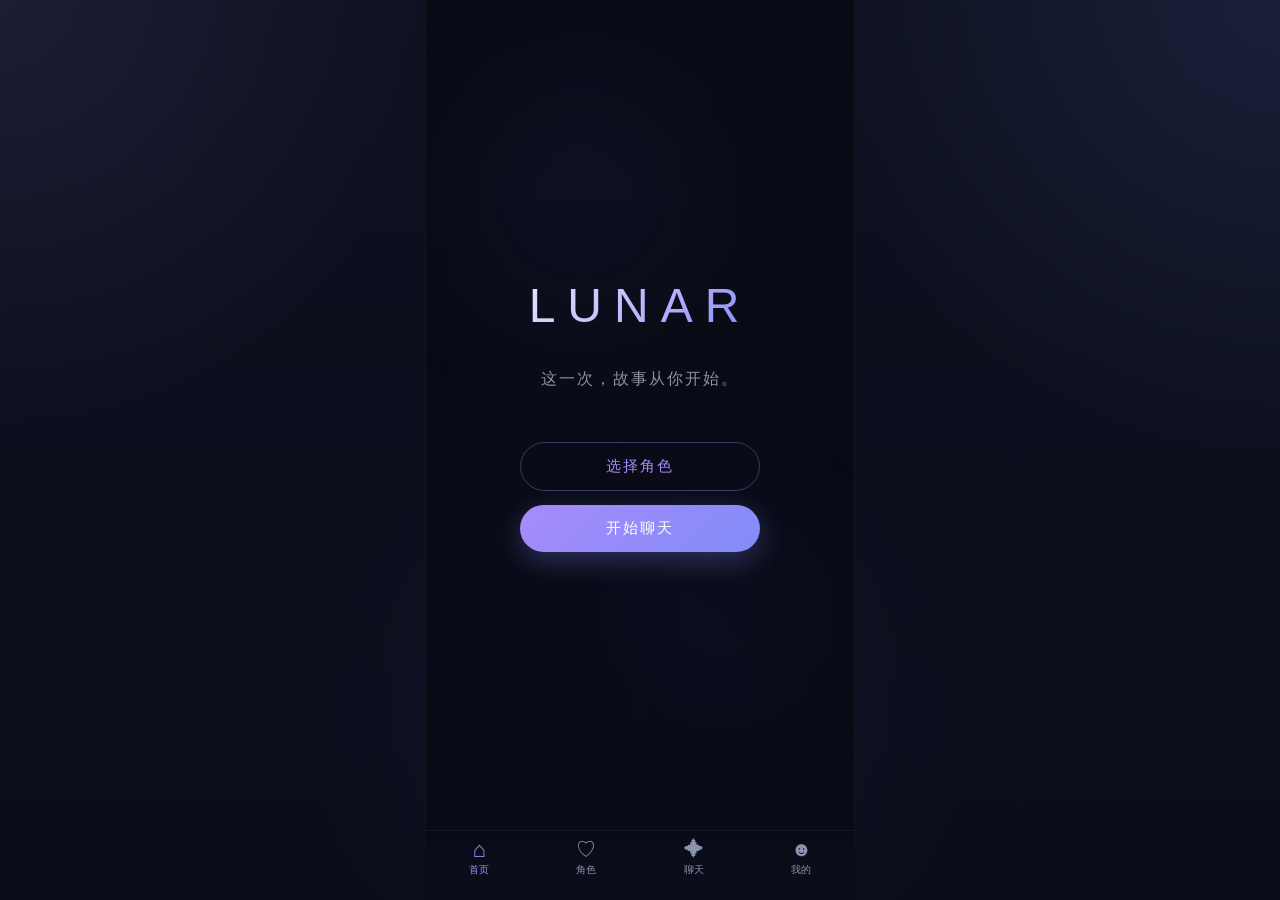
==== index.html @ b5234e67 "refactor: 精简 services 层，合并 memory/chat_stream 模块，优化 constants 层 - 合并 memory 三件套为单一 memory_service.py" ====
<!doctype html>
<html lang="zh-CN">
<head>
  <meta charset="UTF-8" />
  <meta name="viewport" content="width=device-width, initial-scale=1.0, maximum-scale=1.0, user-scalable=no, viewport-fit=cover" />
  <meta name="mobile-web-app-capable" content="yes" />
  <meta name="apple-mobile-web-app-capable" content="yes" />
  <meta name="apple-mobile-web-app-status-bar-style" content="black-translucent" />
  <meta name="theme-color" content="#0a0e1a" />
  
  <!-- 预加载关键资源 -->
  <link rel="preconnect" href="https://fonts.googleapis.com" />
  <link rel="dns-prefetch" href="https://fonts.googleapis.com" />
  
  <!-- 缓存控制 -->
  <meta http-equiv="Cache-Control" content="max-age=3600, must-revalidate" />
  <title>Lunar</title>
  <!--
    ============================================================
    aifriend/index.html — 预览版（极简神秘风格）
    ============================================================
  -->
  <link rel="stylesheet" href="frontend/style.css?v=20260403v2" />
</head>
<body>
  <!-- ============================================================
       手机外壳
  ============================================================ -->
  <div class="phone-shell">

    <!-- ============================================================
         PAGE 1: 首页（极简风格）
    ============================================================ -->
    <section class="page active" id="page-home">
      <!-- 隐藏原 topbar，极简首页不需要 -->
      <div class="page-topbar home-topbar-hidden">
        <h1>Lunar</h1>
        <div class="subtitle"></div>
      </div>

      <div class="home-minimal-container">
        <!-- 背景星尘光效 -->
        <div class="home-glow home-glow-1"></div>
        <div class="home-glow home-glow-2"></div>

        <!-- Logo 文字 -->
        <div class="home-logo">
          <span class="home-logo-text">Lunar</span>
        </div>

        <!-- 主文案 -->
        <p class="home-tagline">这一次，故事从你开始。</p>

        <!-- 两个圆润按钮，上下排列 -->
        <div class="home-actions">
          <button class="home-btn home-btn-outline" onclick="App.nav('square')">选择角色</button>
          <button class="home-btn home-btn-primary" onclick="App.navToLastChat()">开始聊天</button>
        </div>
      </div>
    </section>

    <!-- ============================================================
         PAGE 2: 角色广场
    ============================================================ -->
    <section class="page" id="page-square">
      <div class="page-topbar">
        <h1>选择角色</h1>
        <div class="subtitle">点击查看详情 · 开启专属陪伴</div>
      </div>
      <div style="padding:0 16px">
        <!-- 推荐横幅（动态渲染，有角色时展示第一个） -->
        <div id="featured-banner" style="display:none;margin-top:14px"></div>
        <!-- 角色卡网格 -->
        <div id="char-grid" class="char-grid" style="margin-top:14px;"></div>
      </div>
    </section>

    <!-- ============================================================
         PAGE 3: 聊天页
    ============================================================ -->
    <section class="page" id="page-chat">
      <!-- 聊天顶栏 -->
      <div class="chat-topbar">
        <div class="chat-back" onclick="App.nav('square')">←</div>
        <div id="chat-avatar" class="chat-avatar">顾</div>
        <div class="chat-meta">
          <div id="chat-name" class="chat-name">顾沉</div>
          <div id="chat-raw-name" class="chat-secondary-name">原名：顾沉</div>
          <div id="chat-sign" class="chat-sign">冷感总裁，控制欲强，但只对你温柔。</div>
        </div>
        <div class="chat-topbar-right" onclick="ChatMenu.toggle()" title="更多">···</div>
      </div>

      <!-- 关系状态栏（好感度/沉浸度 + 阶段 + 心情，AI 每轮自动更新） -->
      <div id="chat-state-bar" class="chat-state-bar" style="display:none">
        <div class="state-bar-inner">
          <div class="state-affection">
            <span id="state-affection-label" class="state-label">好感度</span>
            <div class="affection-bar-wrap">
              <div class="affection-bar-bg">
                <div id="affection-bar-fill" class="affection-bar-fill" style="width:30%"></div>
              </div>
              <span id="affection-value" class="affection-value">30</span>
            </div>
          </div>
          <div id="state-phase" class="state-pill state-phase">陌生人</div>
          <div id="state-mood" class="state-pill state-mood">平静</div>
        </div>
      </div>

      <!-- 角色状态面板（从 AI 输出的状态栏文字里解析，可折叠） -->
      <div id="char-status-panel" class="char-status-panel" style="display:none">
        <div class="csp-header" onclick="Chat.toggleStatusPanel()">
          <span class="csp-title">📋 角色状态</span>
          <span class="csp-arrow" id="csp-arrow">▲</span>
        </div>
        <div class="csp-body" id="csp-body">
          <!-- 字段由 JS 动态渲染 -->
        </div>
      </div>

      <!-- 消息列表 -->
      <div class="chat-messages" id="chat-messages"></div>

      <!-- 输入区 -->
      <div class="chat-composer">
        <div class="composer-inner">
          <textarea
            id="chat-input"
            class="composer-input"
            placeholder="和他说说话……"
            rows="1"
          ></textarea>
          <button class="send-btn" id="send-btn" onclick="Chat.send()"><span class="send-icon">➤</span></button>
        </div>
      </div>
    </section>

    <!-- ============================================================
         PAGE 4: 我的
    ============================================================ -->
    <section class="page" id="page-mine">
      <div class="page-topbar">
        <h1>我的</h1>
      </div>
      <div style="padding:16px 16px 0">

        <div id="profile-header" class="profile-header" style="display:none">
          <div class="profile-avatar" id="profile-avatar-char">你</div>
          <input type="file" id="avatar-file-input" accept=".jpg,.jpeg,.png,.webp" style="display:none" />
          <div>
            <div class="profile-name" id="profile-name">用户昵称</div>
            <div class="profile-sub"  id="profile-email">账号信息</div>
          </div>
        </div>

        <div class="auth-row" id="auth-row">
          <button class="btn btn-primary" id="login-btn"  onclick="Auth.openLogin()">登录 / 注册</button>
          <button class="btn btn-ghost"   id="logout-btn" onclick="Auth.logout()" style="display:none">退出登录</button>
        </div>

        <div class="setting-card">
          <div class="setting-row static">
            <div class="setting-row-icon">🧠</div>
            <div class="setting-row-text">
              <div class="row-label">聊天记录与长期记忆</div>
              <div class="row-hint">登录后会持续保存聊天记录、备注和关键记忆；游客模式更适合先快速试聊。</div>
            </div>
          </div>
          <div class="setting-row static">
            <div class="setting-row-icon">💬</div>
            <div class="setting-row-text">
              <div class="row-label">试聊说明</div>
              <div class="row-hint">未登录可先试聊，但无法使用继续生成、重新生成回复功能。</div>
            </div>
          </div>
        </div>

      </div>
    </section>

  </div><!-- /phone-shell -->

  <!-- 复制成功 Toast -->
  <div class="copy-toast" id="copy-toast">已复制</div>

  <!-- 通用消息 Toast（替代 alert，不破坏氛围感） -->
  <div class="ui-toast" id="ui-toast"></div>

  <!-- 通用确认 Modal（替代 window.confirm） -->
  <div class="modal-overlay" id="confirm-modal">
    <div class="modal-sheet confirm-sheet">
      <div class="modal-handle"></div>
      <div class="confirm-title" id="confirm-title"></div>
      <div class="confirm-body"  id="confirm-body"></div>
      <div class="modal-actions">
        <button class="btn btn-ghost"   id="confirm-cancel-btn">取消</button>
        <button class="btn btn-danger"  id="confirm-ok-btn">确认</button>
      </div>
    </div>
  </div>

  <!-- ============================================================
       底部导航
  ============================================================ -->
  <nav class="bottom-nav" id="bottom-nav"></nav>

  <!-- 聊天页右上角更多菜单 -->
  <div class="wechat-menu-overlay" id="chat-menu-overlay" onclick="ChatMenu.close(event)">
    <div class="wechat-menu">
      <div class="wechat-menu-group">
        <button class="wechat-menu-item" onclick="ChatMenu.openHistory()">
          <span class="wechat-menu-icon">🕘</span>
          <span>查看聊天记录</span>
        </button>
        <button class="wechat-menu-item danger" onclick="ChatMenu.clearChat()">
          <span class="wechat-menu-icon">🗑</span>
          <span>清空聊天记录</span>
        </button>
      </div>
      <div class="wechat-menu-group">
        <button class="wechat-menu-item" onclick="ChatMenu.openRemark()">
          <span class="wechat-menu-icon">🏷</span>
          <span>修改备注</span>
        </button>
      </div>
    </div>
  </div>

  <!-- 聊天记录弹窗 -->
  <div class="modal-overlay" id="history-modal" onclick="ChatMenu.closeHistory(event)">
    <div class="modal-sheet history-sheet">
      <div class="modal-handle"></div>
      <div class="modal-title">回忆记录</div>
      <div class="modal-sub">按时间顺序查看你们之间完整的聊天过程。</div>
      <div id="history-list" class="history-list"></div>
      <div class="modal-actions">
        <button class="btn btn-primary" onclick="ChatMenu.closeHistory()">我知道了</button>
      </div>
    </div>
  </div>

  <!-- 修改备注弹窗 -->
  <div class="modal-overlay" id="remark-modal" onclick="ChatMenu.closeRemark(event)">
    <div class="modal-sheet">
      <div class="modal-handle"></div>
      <div class="modal-title">修改备注</div>
      <div class="modal-sub">备注是你自己看到的名字，会优先显示在聊天页顶部。</div>
      <input class="input-field" id="input-remark" type="text" maxlength="40" placeholder="比如：阿沉 / 哥哥 / 1号男友" />
      <div class="modal-actions">
        <button class="btn btn-ghost" onclick="ChatMenu.closeRemark()">取消</button>
        <button class="btn btn-primary" onclick="ChatMenu.saveRemark()">保存备注</button>
      </div>
    </div>
  </div>

  <!-- ============================================================
       登录弹窗
  ============================================================ -->
  <div class="modal-overlay" id="login-modal" onclick="Auth.closeLogin(event)">
    <div class="modal-sheet">
      <div class="modal-handle"></div>
      <!-- Tab 切换：登录 / 注册 -->
      <div class="auth-tabs">
        <button class="auth-tab active" id="tab-login"    onclick="Auth.switchTab('login')">登录</button>
        <button class="auth-tab"        id="tab-register" onclick="Auth.switchTab('register')">注册</button>
      </div>
      <div class="modal-sub" id="auth-modal-sub">欢迎回来，登录后聊天记录持续保存。</div>
      <input class="input-field" id="input-email"    type="email"    placeholder="邮箱" />
      <input class="input-field" id="input-nickname" type="text"     placeholder="昵称（可选，不填用邮箱前缀）" style="display:none" />
      <input class="input-field" id="input-password" type="password" placeholder="密码（至少 6 位）" />
      <!-- 忘记密码链接 -->
      <div style="text-align: right; margin: -8px 0 16px;">
        <a href="/forgot-password.html" class="forgot-password-link">忘记密码？</a>
      </div>
      <div class="modal-actions">
        <button class="btn btn-ghost"   onclick="Auth.closeLogin()">取消</button>
        <button class="btn btn-primary" id="auth-submit-btn" onclick="Auth.doSubmit()">确认登录</button>
      </div>
    </div>
  </div>

  <!-- ============================================================
       剧情线选择弹窗（多开场白角色专用）
  ============================================================ -->
  <div class="modal-overlay" id="greeting-select-modal" onclick="GreetingSelect.close(event)">
    <div class="modal-sheet greeting-select-sheet">
      <div class="modal-handle"></div>
      <div class="greeting-select-header">
        <div class="greeting-select-title">选择一条剧情线开始</div>
        <div class="greeting-select-desc">每条剧情线都是不同的开始，选择后将重置当前聊天记录。</div>
      </div>
      <div id="greeting-list" class="greeting-list"></div>
      <div class="char-detail-actions" style="padding-top:0">
        <button class="btn btn-ghost" onclick="GreetingSelect.close()">返回</button>
      </div>
    </div>
  </div>

  <!-- ============================================================
       角色详情弹窗
  ============================================================ -->
  <div class="modal-overlay" id="char-detail-modal" onclick="CharDetail.close(event)">
    <div class="modal-sheet">
      <div class="modal-handle"></div>
      <!-- 封面 -->
      <div class="char-detail-cover" id="detail-cover">
        <div class="char-detail-cover-inner">
          <div class="char-detail-name" id="detail-name">角色名</div>
          <div class="char-detail-sign" id="detail-sign">签名</div>
        </div>
      </div>
      <!-- 标签 -->
      <div class="char-detail-tags" id="detail-tags"></div>
      <!-- 人物简介 -->
      <div class="char-detail-section">
        <div class="char-detail-section-title">关于他</div>
        <p id="detail-bio"></p>
      </div>
      <!-- 开场白预览 -->
      <div class="char-detail-section" id="detail-opening-section" style="display:none">
        <div class="char-detail-section-title">他会这样和你说话</div>
        <div id="detail-opening" class="detail-opening-preview"></div>
      </div>
      <!-- 行动按钮 -->
      <div class="char-detail-actions">
        <button class="btn btn-ghost" onclick="CharDetail.close()">再看看</button>
        <button class="btn btn-primary" id="detail-chat-btn" onclick="CharDetail.startChat()">开始聊天 →</button>
      </div>
    </div>
  </div>


  <!-- ============================================================
       JS 逻辑（模块化加载）
       加载顺序：错误边界 → 基础工具 → 配置 → 工具函数 → API → 主入口 → 认证 → 聊天 → 菜单 → 详情 → 开场白选择 → 初始化
       注意：error-boundary.js 必须最先加载，捕获后续模块的异常
       注意：utils.js 必须在 chat/auth/char-detail 等模块之前加载（function 声明跨 script 不提升）
  ============================================================ -->
  <script src="frontend/modules/error-boundary.js?v=1"></script>
  <script src="frontend/modules/ui.js?v=3"></script>
  <script src="frontend/shared/shared-utils.js?v=2"></script>
  <script src="frontend/modules/config.js?v=3"></script>
  <script src="frontend/modules/utils.js?v=3"></script>
  <script src="frontend/modules/api.js?v=3"></script>
  <script src="frontend/modules/app.js?v=5"></script>
  <script src="frontend/modules/auth.js?v=5"></script>
  <script src="frontend/modules/chat-status-panel.js?v=1"></script>
  <script src="frontend/modules/chat.js?v=30"></script>
  <script src="frontend/modules/chat-menu.js?v=3"></script>
  <script src="frontend/modules/char-detail.js?v=6"></script>
  <script src="frontend/modules/greeting-select.js?v=8"></script>
  <script src="frontend/modules/init.js?v=3"></script>
</body>
</html>
---- frontend/style.css ----
/* ==================== 全局 CSS 变量（冷色调神秘风） ==================== */
:root {
  /* 主背景：深蓝黑 */
  --bg:           #0a0e1a;
  --bg-card:      rgba(255,255,255,0.05);
  --bg-card-md:   rgba(255,255,255,0.09);
  --text:         #e8ecf8;
  --muted:        #8b92b0;
  --line:         rgba(255,255,255,0.07);
  
  /* 主色调：冷紫靛蓝（替代粉紫） */
  --pink:         #a78bfa;
  --pink-2:       #818cf8;
  --purple:       #7c6cf0;
  --gold:         #c4b5fd;
  --green:        #6ee7b7;
  --shadow-md:    0 12px 36px rgba(0,0,0,0.32);
  --radius-lg:    22px;
  --radius-md:    16px;
  --radius-sm:    10px;
  --nav-h:        70px;
  
  /* 冷紫渐变（用于按钮等） */
  --accent-start: #a78bfa;
  --accent-end:   #818cf8;
  --accent-glow:  rgba(129,140,248,0.3);
  
  /* iOS 安全区变量 */
  --safe-top: env(safe-area-inset-top, 0px);
  --safe-bottom: env(safe-area-inset-bottom, 0px);
  --safe-left: env(safe-area-inset-left, 0px);
  --safe-right: env(safe-area-inset-right, 0px);
}

/* ==================== 基础重置 ==================== */
*, *::before, *::after { 
  box-sizing: border-box;
  -webkit-tap-highlight-color: transparent;
}
html {
  touch-action: manipulation;
}
body {
  margin: 0;
  font-family: -apple-system, BlinkMacSystemFont, "PingFang SC", "Helvetica Neue", sans-serif;
  background:
    radial-gradient(circle at top right,  rgba(129,140,248,.12), transparent 30%),
    radial-gradient(circle at top left,   rgba(167,139,250,.10), transparent 28%),
    radial-gradient(circle at 50% 80%,    rgba(99,102,241,.06), transparent 35%),
    linear-gradient(180deg, #0d1120 0%, #0a0e1a 100%);
  color: var(--text);
  min-height: 100vh;
  min-height: 100dvh;
  -webkit-overflow-scrolling: touch;
  overscroll-behavior-y: none;
}

/* ==================== 手机容器 ==================== */
.phone-shell {
  width: 100%;
  max-width: 430px;
  margin: 0 auto;
  min-height: 100vh;
  min-height: 100dvh;
  background: rgba(8,10,20,0.75);
  backdrop-filter: blur(14px);
  position: relative;
  overflow: hidden;
  border-left:  1px solid rgba(255,255,255,.04);
  border-right: 1px solid rgba(255,255,255,.04);
  padding-top: var(--safe-top);
  padding-bottom: var(--safe-bottom);
}

/* ==================== 顶部栏 ==================== */
.page-topbar {
  position: sticky;
  top: 0;
  z-index: 30;
  padding: calc(14px + var(--safe-top)) 18px 12px;
  background: linear-gradient(180deg, rgba(10,14,26,.97), rgba(10,14,26,.70));
  backdrop-filter: blur(14px);
  border-bottom: 1px solid var(--line);
  contain: layout style;
}
    .page-topbar h1 { margin: 0; font-size: 18px; font-weight: 700; }
    .page-topbar .subtitle { margin: 3px 0 0; color: var(--muted); font-size: 12px; }

/* ==================== 页面 / 路由 ==================== */
.page {
  display: none;
  padding: 16px 16px calc(var(--nav-h) + var(--safe-bottom) + 14px);
  animation: page-in .25s cubic-bezier(0.22, 1, 0.36, 1);
  will-change: opacity, transform;
}
.page.active { display: block; }
@keyframes page-in {
  from { opacity: 0; transform: translateY(20px) scale(0.98); }
  to   { opacity: 1; transform: translateY(0) scale(1); }
}

.page.exiting {
  animation: page-out .2s ease forwards;
}
@keyframes page-out {
  from { opacity: 1; transform: translateY(0); }
  to   { opacity: 0; transform: translateY(-10px); }
}

/* ==================== 底部导航 ==================== */
.bottom-nav {
  position: fixed;
  bottom: 0;
  left: 50%;
  transform: translateX(-50%);
  width: 100%;
  max-width: 430px;
  height: calc(var(--nav-h) + var(--safe-bottom));
  display: flex;
  align-items: flex-start;
  padding-top: 8px;
  padding-bottom: var(--safe-bottom);
  background: linear-gradient(180deg, rgba(10,14,26,0), rgba(10,14,26,.97) 30%);
  backdrop-filter: blur(14px);
  border-top: 1px solid rgba(255,255,255,.04);
  z-index: 40;
}
.nav-item {
  flex: 1;
  display: flex;
  flex-direction: column;
  align-items: center;
  gap: 4px;
  cursor: pointer;
  color: var(--muted);
  font-size: 10px;
  user-select: none;
  transition: color .18s, transform .1s;
  padding: 8px 0;
  margin: -8px 0;
}
.nav-item:active { transform: scale(0.92); }
.nav-item .nav-icon { 
  font-size: 20px; 
  line-height: 1;
  transition: transform .2s cubic-bezier(0.34, 1.56, 0.64, 1);
}
.nav-item.active { 
  color: var(--pink); 
}
.nav-item.active .nav-icon {
  transform: scale(1.1);
}

    /* ==================== 通用卡片 ==================== */
    .card {
      background: var(--bg-card);
      border: 1px solid var(--line);
      border-radius: var(--radius-lg);
      overflow: hidden;
    }
    .section-title {
      margin: 22px 2px 12px;
      font-size: 15px;
      font-weight: 700;
      display: flex;
      justify-content: space-between;
      align-items: center;
    }
    .section-title .hint { color: var(--muted); font-size: 12px; font-weight: 400; }

    /* ==================== 按钮 ==================== */
.btn {
  border: none;
  border-radius: var(--radius-md);
  padding: 13px 18px;
  font-size: 14px;
  font-weight: 600;
  cursor: pointer;
  transition: opacity .15s, transform .15s cubic-bezier(0.22, 1, 0.36, 1), box-shadow .2s;
  touch-action: manipulation;
  -webkit-touch-callout: none;
}
.btn:active:not(:disabled) { 
  opacity: .85; 
  transform: scale(0.96);
}
.btn:disabled { 
  opacity: .5; 
  cursor: not-allowed; 
  transform: none;
}
    .btn-primary {
      color: #fff;
      background: linear-gradient(135deg, var(--accent-start), var(--accent-end));
      box-shadow: 0 10px 24px var(--accent-glow);
    }
    .btn-ghost {
      color: var(--text);
      background: rgba(255,255,255,.06);
      border: 1px solid rgba(255,255,255,.08);
    }

    /* ============================================================
       PAGE: 首页（极简神秘风）
    ============================================================ */
    
    /* 隐藏首页顶栏 */
    #page-home .home-topbar-hidden {
      display: none;
    }
    
    /* 极简首页容器：垂直居中 */
    .home-minimal-container {
      display: flex;
      flex-direction: column;
      align-items: center;
      justify-content: center;
      min-height: calc(100vh - var(--nav-h) - var(--safe-bottom) - 32px);
      padding: 40px 24px;
      position: relative;
      text-align: center;
    }
    
    /* 背景星尘光效 */
    .home-glow {
      position: absolute;
      border-radius: 50%;
      pointer-events: none;
      filter: blur(80px);
    }
    .home-glow-1 {
      width: 200px;
      height: 200px;
      background: rgba(129,140,248,.08);
      top: 10%;
      left: 10%;
      animation: glow-drift 8s ease-in-out infinite alternate;
    }
    .home-glow-2 {
      width: 160px;
      height: 160px;
      background: rgba(167,139,250,.06);
      bottom: 15%;
      right: 10%;
      animation: glow-drift 10s ease-in-out infinite alternate-reverse;
    }
    @keyframes glow-drift {
      0%   { transform: translate(0, 0) scale(1); }
      100% { transform: translate(20px, -15px) scale(1.15); }
    }
    
    /* Logo 文字 */
    .home-logo {
      margin-bottom: 32px;
      animation: home-fadein 1s cubic-bezier(0.22, 1, 0.36, 1) both;
    }
    .home-logo-text {
      font-size: 48px;
      font-weight: 200;
      letter-spacing: 12px;
      text-transform: uppercase;
      background: linear-gradient(135deg, #e0e7ff 0%, #c4b5fd 50%, #818cf8 100%);
      -webkit-background-clip: text;
      -webkit-text-fill-color: transparent;
      background-clip: text;
    }
    
    /* 主文案 */
    .home-tagline {
      font-size: 16px;
      line-height: 1.8;
      color: rgba(232,236,248,.6);
      margin: 0 0 48px;
      letter-spacing: 2px;
      animation: home-fadein 1s cubic-bezier(0.22, 1, 0.36, 1) .15s both;
    }
    
    /* 按钮组 */
    .home-actions {
      display: flex;
      flex-direction: column;
      gap: 14px;
      width: 240px;
      animation: home-fadein 1s cubic-bezier(0.22, 1, 0.36, 1) .3s both;
    }
    
    .home-btn {
      width: 100%;
      padding: 14px 0;
      border-radius: 50px;
      font-size: 15px;
      font-weight: 500;
      cursor: pointer;
      transition: all .25s cubic-bezier(0.22, 1, 0.36, 1);
      letter-spacing: 2px;
      text-align: center;
      border: none;
      font-family: inherit;
    }
    .home-btn:active {
      transform: scale(0.96);
    }
    
    /* 描边按钮（选择角色） */
    .home-btn-outline {
      color: var(--pink);
      background: transparent;
      border: 1.5px solid rgba(167,139,250,.35);
      backdrop-filter: blur(4px);
    }
    .home-btn-outline:hover {
      border-color: rgba(167,139,250,.6);
      background: rgba(167,139,250,.08);
      box-shadow: 0 0 24px rgba(167,139,250,.15);
    }
    
    /* 实心按钮（开始聊天） */
    .home-btn-primary {
      color: #fff;
      background: linear-gradient(135deg, var(--accent-start), var(--accent-end));
      box-shadow: 0 8px 28px var(--accent-glow);
    }
    .home-btn-primary:hover {
      box-shadow: 0 12px 36px rgba(129,140,248,.4);
      transform: translateY(-1px);
    }
    
    /* 首页淡入动画 */
    @keyframes home-fadein {
      from { opacity: 0; transform: translateY(20px); }
      to   { opacity: 1; transform: translateY(0); }
    }

    /* ============================================================
       PAGE: 角色广场
    ============================================================ */
    .char-grid { display: flex; flex-direction: column; gap: 0; }
.char-card {
  border-radius: var(--radius-lg);
  overflow: hidden;
  background: var(--bg-card);
  border: 1px solid var(--line);
  cursor: pointer;
  transition: transform .25s cubic-bezier(0.22, 1, 0.36, 1), box-shadow .25s, border-color .2s;
  will-change: transform;
}
.char-card:hover {
  transform: translateY(-4px);
  box-shadow: 0 20px 48px rgba(0,0,0,.4);
  border-color: rgba(167,139,250,.3);
}
.char-card:active { 
  transform: scale(0.96) translateY(-2px);
  transition: transform .1s;
}
    .char-cover {
      height: 156px;
      background-size: cover;
      background-position: center top;
      position: relative;
      overflow: hidden;
    }
    .char-cover::after {
      content: "";
      position: absolute;
      inset: 0;
      background: linear-gradient(180deg, transparent 60%, rgba(0,0,0,.32));
      pointer-events: none;
    }
    .char-info .char-name {
      font-size: 15px;
      font-weight: 700;
      color: var(--text);
      display: flex;
      align-items: center;
      gap: 5px;
      margin-bottom: 4px;
    }
    .char-info .char-name small {
      font-size: 11px;
      font-weight: 400;
      color: var(--muted);
    }
    .char-bio {
      color: var(--muted);
      font-size: 12px;
      line-height: 1.55;
      min-height: 34px;
      display: -webkit-box;
      -webkit-line-clamp: 2;
      -webkit-box-orient: vertical;
      overflow: hidden;
      margin-top: 0;
    }
    .char-tags { display: flex; gap: 5px; flex-wrap: wrap; margin-top: 9px; }
    .char-tag  {
      font-size: 11px;
      padding: 3px 8px;
      border-radius: 999px;
      background: rgba(255,255,255,.06);
      border: 1px solid rgba(255,255,255,.05);
      color: var(--text);
    }
    .char-tag.asset-tag {
      border-color: rgba(167,139,250,.18);
      background: rgba(167,139,250,.10);
      color: #d4c4fe;
    }
    .char-tag.warning-tag {
      border-color: rgba(196,181,253,.18);
      background: rgba(196,181,253,.10);
      color: var(--gold);
    }
    .free-badge {
      position: absolute;
      top: 10px;
      right: 10px;
      z-index: 2;
      font-size: 11px;
      padding: 3px 8px;
      border-radius: 999px;
      background: rgba(110,231,183,.15);
      color: var(--green);
      border: 1px solid rgba(110,231,183,.20);
    }

    /* ============================================================
       广场：卡类型分区标题 & 类型徽章
    ============================================================ */
    .square-section-header {
      display: flex;
      align-items: center;
      gap: 10px;
      margin: 22px 0 12px;
    }
    .square-section-header:first-child { margin-top: 4px; }
    .square-section-icon {
      font-size: 20px;
      line-height: 1;
    }
    .square-section-title {
      font-size: 15px;
      font-weight: 700;
      color: var(--text);
    }
    .square-section-desc {
      font-size: 12px;
      color: var(--muted);
      margin-left: auto;
    }
    .square-section-divider {
      height: 1px;
      background: linear-gradient(90deg, var(--line), transparent);
      margin-bottom: 12px;
    }
    .type-badge {
      position: absolute;
      top: 10px;
      left: 10px;
      z-index: 2;
      font-size: 11px;
      padding: 3px 8px;
      border-radius: 999px;
    }
    .type-badge.intimate {
      background: rgba(167,139,250,.18);
      color: #c4b5fd;
      border: 1px solid rgba(167,139,250,.28);
    }
    .type-badge.scenario {
      background: rgba(124,108,240,.20);
      color: #b8a9fe;
      border: 1px solid rgba(124,108,240,.30);
    }
    .type-badge.world {
      background: rgba(56,189,248,.14);
      color: #93d5f5;
      border: 1px solid rgba(56,189,248,.22);
    }
    .detail-type-row {
      display: flex;
      align-items: center;
      gap: 8px;
      padding: 10px 16px 0;
    }
    .detail-type-badge {
      font-size: 12px;
      padding: 4px 10px;
      border-radius: 999px;
      font-weight: 600;
    }
    .detail-type-badge.intimate { background:rgba(167,139,250,.14); color:#c4b5fd; border:1px solid rgba(167,139,250,.24); }
    .detail-type-badge.scenario { background:rgba(124,108,240,.16); color:#b8a9fe; border:1px solid rgba(124,108,240,.26); }

    /* ============================================================
       PAGE: 聊天页
    ============================================================ */
    #page-chat {
      padding: 0;
      display: none;
      flex-direction: column;
      height: 100vh;
    }
    #page-chat.active { display: flex; }

    .chat-topbar {
      display: flex;
      align-items: center;
      gap: 10px;
      padding: 12px 16px;
      background: linear-gradient(180deg, rgba(10,14,26,.97), rgba(10,14,26,.72));
      backdrop-filter: blur(14px);
      border-bottom: 1px solid var(--line);
      flex-shrink: 0;
    }
    .chat-back {
      width: 32px;
      height: 32px;
      display: grid;
      place-items: center;
      border-radius: 10px;
      background: rgba(255,255,255,.06);
      cursor: pointer;
      font-size: 15px;
      flex-shrink: 0;
      transition: background .15s;
    }
    .chat-back:active { background: rgba(255,255,255,.12); }
    .chat-avatar {
      width: 40px;
      height: 40px;
      border-radius: 13px;
      display: grid;
      place-items: center;
      font-weight: 700;
      font-size: 17px;
      flex-shrink: 0;
      background: linear-gradient(135deg, var(--purple), var(--pink));
      overflow: hidden;
    }
    .chat-avatar img {
      width: 100%;
      height: 100%;
      object-fit: cover;
      object-position: center top;
      border-radius: 13px;
    }
    .chat-meta { flex: 1; min-width: 0; }
    .chat-meta .chat-name { font-size: 16px; font-weight: 700; }
    .chat-meta .chat-sign { font-size: 12px; color: var(--muted); white-space: nowrap; overflow: hidden; text-overflow: ellipsis; }

    .online-dot {
      display: inline-block;
      width: 7px;
      height: 7px;
      border-radius: 50%;
      background: var(--green);
      margin-right: 4px;
      vertical-align: middle;
      box-shadow: 0 0 6px rgba(110,231,183,.5);
      animation: pulse-dot 2s infinite;
    }
    @keyframes pulse-dot {
      0%, 100% { opacity: 1; }
      50%       { opacity: .45; }
    }
    .chat-topbar-right { margin-left: auto; color: var(--muted); font-size: 20px; cursor: pointer; }

    .chat-messages {
      flex: 1;
      overflow-y: auto;
      padding: 14px 14px 8px;
      display: flex;
      flex-direction: column;
      gap: 4px;
    }
    .chat-messages::-webkit-scrollbar { width: 0; }

    .msg-row {
      display: flex;
      flex-direction: row;
      align-items: flex-start;
      gap: 8px;
      margin-bottom: 12px;
    }
    .msg-row.ai  { justify-content: flex-start; }
    .msg-row.user { justify-content: flex-end; }

    .msg-avatar {
      width: 36px;
      height: 36px;
      min-width: 36px;
      min-height: 36px;
      aspect-ratio: 1 / 1;
      border-radius: 10px;
      flex-shrink: 0;
      overflow: hidden;
      background: var(--bg-card-md);
      display: grid;
      place-items: center;
      font-size: 13px;
      font-weight: 700;
      color: var(--muted);
    }
    .msg-avatar img {
      width: 100%;
      height: 100%;
      object-fit: cover;
      object-position: center top;
    }

    .msg-bubble {
      max-width: calc(100% - 40px);
      padding: 11px 14px;
      line-height: 1.75;
      font-size: 14px;
      border-radius: 18px;
      word-break: break-word;
    }
    .msg-bubble.ai {
      background: var(--bg-card-md);
      border: 1px solid var(--line);
      border-top-left-radius: 6px;
    }
    .msg-bubble.user {
      color: #fff;
      background: linear-gradient(135deg, var(--accent-start), var(--accent-end));
      border-top-right-radius: 6px;
    }

    .msg-body {
      display: flex;
      flex-direction: column;
      align-items: flex-start;
      max-width: calc(100% - 44px);
    }

.msg-row {
  animation: msg-in .25s cubic-bezier(0.22, 1, 0.36, 1);
  will-change: opacity, transform;
}
@keyframes msg-in {
  from { opacity: 0; transform: translateY(12px) scale(0.98); }
  to   { opacity: 1;  transform: translateY(0) scale(1); }
}

    .msg-time {
      display: block;
      text-align: center;
      font-size: 11px;
      color: rgba(139,146,176,.55);
      margin: 16px 0 8px;
      padding: 0;
    }

    .msg-bubble.typing {
      background: var(--bg-card-md);
      border: 1px solid var(--line);
      border-top-left-radius: 6px;
      padding: 13px 18px;
      display: flex;
      align-items: center;
      gap: 5px;
    }
    .typing-dot {
      width: 7px;
      height: 7px;
      border-radius: 50%;
      background: var(--muted);
      animation: typing-bounce .9s infinite;
    }
    .typing-dot:nth-child(2) { animation-delay: .15s; }
    .typing-dot:nth-child(3) { animation-delay: .30s; }
    @keyframes typing-bounce {
      0%, 80%, 100% { transform: translateY(0); opacity: .55; }
      40%           { transform: translateY(-5px); opacity: 1; }
    }

    .date-divider {
      text-align: center;
      font-size: 11px;
      color: rgba(139,146,176,.45);
      padding: 6px 0 10px;
      position: relative;
    }

.chat-composer {
  flex-shrink: 0;
  padding: 8px 12px calc(var(--nav-h) + var(--safe-bottom) + 2px);
  background: linear-gradient(180deg, rgba(10,14,26,0), rgba(10,14,26,.95) 30%);
  backdrop-filter: blur(10px);
  position: relative;
  z-index: 10;
}
    .composer-inner {
      display: flex;
      gap: 8px;
      align-items: flex-end;
      padding: 9px 10px 9px 14px;
      border: 1px solid rgba(255,255,255,.07);
      border-radius: var(--radius-lg);
      background: rgba(255,255,255,.04);
      transition: border-color .2s;
    }
    .composer-inner:focus-within {
      border-color: rgba(167,139,250,.3);
    }
.composer-input {
  flex: 1;
  color: var(--text);
  font-size: 16px;
  line-height: 1.5;
  outline: none;
  background: none;
  border: none;
  resize: none;
  min-height: 24px;
  max-height: 120px;
  font-family: inherit;
  -webkit-appearance: none;
  border-radius: 0;
  caret-color: var(--pink);
}
.composer-input::placeholder { 
  color: var(--muted);
  opacity: 0.7;
}
.composer-inner:focus-within {
  border-color: rgba(167,139,250,.4);
  box-shadow: 0 0 0 3px rgba(167,139,250,.08);
}
    .send-btn {
      width: 38px;
      height: 38px;
      border-radius: 12px;
      border: none;
      background: linear-gradient(135deg, var(--accent-start), var(--accent-end));
      color: #fff;
      font-size: 16px;
      cursor: pointer;
      flex-shrink: 0;
      display: grid;
      place-items: center;
      transition: opacity .15s, transform .1s;
      position: relative;
      overflow: hidden;
    }
    .send-btn:active:not(:disabled) { opacity: .75; transform: scale(.93); }
    .send-btn:disabled {
      opacity: .6;
      cursor: not-allowed;
      background: linear-gradient(135deg, var(--accent-start), var(--accent-end));
    }
    .send-btn.loading .send-icon { display: none; }
    .send-btn.loading::after {
      content: '';
      width: 18px;
      height: 18px;
      border: 2px solid rgba(255,255,255,.3);
      border-top-color: #fff;
      border-radius: 50%;
      animation: spin .7s linear infinite;
    }
    @keyframes spin { to { transform: rotate(360deg); } }

    .msg-bubble {
      -webkit-user-select: text;
      user-select: text;
    }
.copy-toast {
  position: fixed;
  bottom: calc(var(--nav-h) + var(--safe-bottom) + 20px);
  left: 50%;
  transform: translateX(-50%) translateY(10px);
  background: rgba(16,20,36,.92);
  color: var(--text);
  font-size: 13px;
  padding: 8px 18px;
  border-radius: 999px;
  border: 1px solid rgba(255,255,255,.08);
  backdrop-filter: blur(10px);
  z-index: 200;
  opacity: 0;
  transition: opacity .2s, transform .2s;
  pointer-events: none;
  white-space: nowrap;
}
    .copy-toast.show {
      opacity: 1;
      transform: translateX(-50%) translateY(0);
    }

.ui-toast {
  position: fixed;
  bottom: calc(var(--nav-h) + var(--safe-bottom) + 16px);
  left: 50%;
  transform: translateX(-50%) translateY(10px);
  background: rgba(16,20,36,.95);
  color: var(--text);
  font-size: 14px;
  padding: 10px 20px;
  border-radius: 12px;
  border: 1px solid rgba(255,255,255,.10);
  backdrop-filter: blur(12px);
  z-index: 210;
  opacity: 0;
  transition: opacity .22s ease, transform .22s ease;
  pointer-events: none;
  white-space: nowrap;
  max-width: min(320px, 90vw);
  text-align: center;
}
    .ui-toast.show {
      opacity: 1;
      transform: translateX(-50%) translateY(0);
    }
    .ui-toast.success { border-color: rgba(52,211,153,.30); }
    .ui-toast.error   { border-color: rgba(255,100,100,.30); color: #ff9090; }
    .ui-toast.warn    { border-color: rgba(251,191,36,.30);  color: #fcd34d; }

    .confirm-sheet {
      padding: 24px 20px 20px;
    }
    .confirm-title {
      font-size: 16px;
      font-weight: 600;
      color: var(--text);
      margin-bottom: 10px;
      line-height: 1.4;
    }
    .confirm-body {
      font-size: 14px;
      color: var(--muted);
      line-height: 1.6;
      margin-bottom: 20px;
      white-space: pre-wrap;
    }
    .btn.btn-danger {
      background: linear-gradient(135deg, #ef4444, #dc2626);
      color: #fff;
      border: none;
    }
    .btn.btn-danger:hover { opacity: .88; }

    .guest-trial-bar {
      display: flex;
      align-items: center;
      gap: 10px;
      padding: 10px 16px;
      background: rgba(129,140,248,.10);
      border-bottom: 1px solid rgba(129,140,248,.16);
      font-size: 12px;
      color: rgba(255,255,255,.7);
    }
    .guest-trial-bar .trial-copy {
      display: flex;
      flex-direction: column;
      gap: 2px;
      min-width: 88px;
    }
    .guest-trial-bar .trial-label {
      font-size: 11px;
      color: rgba(255,255,255,.58);
    }
    .guest-trial-bar .trial-status {
      font-weight: 600;
      color: var(--purple);
    }
    .guest-trial-bar .trial-status.ok { color: var(--purple); }
    .guest-trial-bar .trial-status.warning { color: var(--gold); }
    .guest-trial-bar .trial-status.exhausted { color: #ff9a9a; }
    .guest-trial-bar .trial-meter {
      flex: 1;
      min-width: 72px;
      height: 6px;
      border-radius: 999px;
      overflow: hidden;
      background: rgba(255,255,255,.10);
    }
    .guest-trial-bar .trial-meter span {
      display: block;
      height: 100%;
      border-radius: inherit;
      background: linear-gradient(90deg, var(--purple), var(--pink));
      transition: width .25s ease;
    }
    .guest-trial-bar .trial-login-btn {
      font-size: 12px;
      color: var(--purple);
      background: rgba(129,140,248,.15);
      border: 1px solid rgba(129,140,248,.25);
      border-radius: 999px;
      padding: 3px 12px;
      cursor: pointer;
      flex-shrink: 0;
    }

    .msg-bubble.error-bubble {
      background: rgba(255, 80, 80, .10);
      border: 1px solid rgba(255, 80, 80, .25);
      color: #ff8a8a;
      font-size: 13px;
      border-top-left-radius: 6px;
    }
    .retry-btn {
      display: inline-block;
      margin-top: 6px;
      font-size: 12px;
      padding: 3px 10px;
      border-radius: 999px;
      border: 1px solid rgba(167,139,250,.35);
      background: rgba(167,139,250,.10);
      color: var(--pink);
      cursor: pointer;
      transition: background .15s;
    }
    .retry-btn:hover { background: rgba(167,139,250,.18); }

    .chat-topbar-right {
      width: 34px;
      height: 34px;
      border-radius: 10px;
      border: 1px solid rgba(255,255,255,.07);
      background: rgba(255,255,255,.04);
      display: grid;
      place-items: center;
      font-size: 18px;
      color: var(--text);
      cursor: pointer;
      flex-shrink: 0;
      user-select: none;
      transition: background .15s, transform .15s;
    }
    .chat-topbar-right:active {
      background: rgba(255,255,255,.08);
      transform: scale(.96);
    }

    /* ── 关系状态栏 ──────────────────────────────────────────────── */
    .chat-state-bar {
      background: rgba(255,255,255,.03);
      border-bottom: 1px solid rgba(255,255,255,.06);
      padding: 7px 14px 8px;
      flex-shrink: 0;
    }
    .state-bar-inner {
      display: flex;
      align-items: center;
      gap: 10px;
    }
    .state-affection {
      display: flex;
      align-items: center;
      gap: 6px;
      flex: 1;
      min-width: 0;
    }
    .state-label {
      font-size: 10px;
      color: var(--muted);
      white-space: nowrap;
      letter-spacing: .5px;
    }
    .affection-bar-wrap {
      display: flex;
      align-items: center;
      gap: 5px;
      flex: 1;
      min-width: 0;
    }
    .affection-bar-bg {
      flex: 1;
      height: 5px;
      border-radius: 99px;
      background: rgba(255,255,255,.08);
      overflow: hidden;
    }
    .affection-bar-fill {
      height: 100%;
      border-radius: 99px;
      background: linear-gradient(90deg, var(--purple), var(--pink));
      transition: width .6s cubic-bezier(.22,1,.36,1);
    }
    .affection-value {
      font-size: 10px;
      color: var(--pink);
      font-variant-numeric: tabular-nums;
      min-width: 20px;
      text-align: right;
    }
    .affection-bar-fill.full {
      animation: affection-glow 1.6s ease-in-out infinite alternate;
    }
    @keyframes affection-glow {
      from { box-shadow: 0 0 4px rgba(167,139,250,.4); }
      to   { box-shadow: 0 0 12px rgba(167,139,250,.9), 0 0 4px rgba(129,140,248,.7); }
    }
    .state-pill {
      font-size: 10px;
      padding: 2px 8px;
      border-radius: 99px;
      white-space: nowrap;
      font-weight: 500;
      letter-spacing: .3px;
    }
    .state-phase {
      background: rgba(124,108,240,.15);
      color: #a89cfe;
      border: 1px solid rgba(124,108,240,.28);
    }
    .state-mood {
      background: rgba(167,139,250,.10);
      color: #c4b5fd;
      border: 1px solid rgba(167,139,250,.22);
    }
    .state-mood.mood-happy    { color:#c4b5fd; background:rgba(196,181,253,.12); border-color:rgba(196,181,253,.25); }
    .state-mood.mood-warm     { color:#b8a0f5; background:rgba(184,160,245,.12); border-color:rgba(184,160,245,.25); }
    .state-mood.mood-melting  { color:#d4c4fe; background:rgba(167,139,250,.15); border-color:rgba(167,139,250,.30); }
    .state-mood.mood-cold     { color:#80cfff; background:rgba(128,207,255,.10); border-color:rgba(128,207,255,.22); }
    .state-mood.mood-angry    { color:#ff8080; background:rgba(255,80,80,.10);   border-color:rgba(255,80,80,.22); }
    .state-mood.mood-sad      { color:#8b92b0; background:rgba(139,146,176,.10); border-color:rgba(139,146,176,.22); }
    .state-mood.mood-shy      { color:#c4b5fd; background:rgba(196,181,253,.10); border-color:rgba(196,181,253,.22); }
    .state-mood.mood-surprised{ color:#a8e6cf; background:rgba(168,230,207,.10); border-color:rgba(168,230,207,.22); }

    /* 剧情线 pill */
    .storyline-pill {
      background: rgba(251,191,36,.10);
      color: #fbbf24;
      border: 1px solid rgba(251,191,36,.22);
    }

    /* ── 剧情事件解锁提示条 ─────────────────────── */
    .story-event-toast {
      position: fixed;
      top: -50px;
      left: 50%;
      transform: translateX(-50%);
      background: linear-gradient(135deg, rgba(124,108,240,.85), rgba(167,139,250,.85));
      color: #fff;
      padding: 10px 24px;
      border-radius: 99px;
      font-size: 13px;
      font-weight: 600;
      letter-spacing: .3px;
      box-shadow: 0 4px 20px rgba(124,108,240,.4);
      z-index: 1000;
      transition: top .4s cubic-bezier(.22,1,.36,1);
      pointer-events: none;
      white-space: nowrap;
    }
    .story-event-toast.show {
      top: 16px;
    }

    /* ── 角色状态面板 ───────────────────────── */
    .char-status-panel {
      background: rgba(255,255,255,.02);
      border-bottom: 1px solid rgba(255,255,255,.06);
      flex-shrink: 0;
      overflow: hidden;
    }
    .csp-header {
      display: flex;
      align-items: center;
      justify-content: space-between;
      padding: 6px 14px;
      cursor: pointer;
      user-select: none;
      transition: background .15s;
    }
    .csp-header:active { background: rgba(255,255,255,.04); }
    .csp-title {
      font-size: 11px;
      color: rgba(255,255,255,.40);
      letter-spacing: .5px;
    }
    .csp-arrow {
      font-size: 9px;
      color: rgba(255,255,255,.25);
      transition: transform .2s;
    }
    .csp-arrow.collapsed { transform: rotate(180deg); }
    .csp-body {
      padding: 0 14px 8px;
      display: flex;
      flex-wrap: wrap;
      gap: 6px 10px;
      max-height: 200px;
      overflow-y: auto;
      transition: max-height .25s ease, padding .25s ease;
    }
    .csp-body.collapsed {
      max-height: 0;
      padding-top: 0;
      padding-bottom: 0;
      overflow: hidden;
    }
    .csp-field {
      display: flex;
      align-items: flex-start;
      gap: 4px;
      font-size: 11px;
      line-height: 1.45;
      min-width: 0;
    }
    .csp-field.full-width { width: 100%; flex-direction: column; gap: 2px; }
    .csp-key {
      color: rgba(255,255,255,.35);
      white-space: nowrap;
      flex-shrink: 0;
    }
    .csp-val {
      color: rgba(255,255,255,.68);
      word-break: break-all;
    }
    .csp-field.mood .csp-val { color: #c4b5fd; }

    .chat-secondary-name {
      font-size: 11px;
      color: rgba(255,255,255,.45);
      margin-top: 2px;
      display: none;
    }
    .chat-secondary-name.show {
      display: block;
    }

    .wechat-menu-overlay {
      position: fixed;
      inset: 0;
      z-index: 160;
      background: transparent;
      opacity: 0;
      pointer-events: none;
      transition: opacity .16s;
    }
    .wechat-menu-overlay.open {
      opacity: 1;
      pointer-events: all;
    }
    .wechat-menu {
      position: absolute;
      top: calc(env(safe-area-inset-top, 0px) + 66px);
      right: 16px;
      width: 204px;
      background: rgba(16,20,36,.97);
      border: 1px solid rgba(255,255,255,.07);
      box-shadow: 0 18px 48px rgba(0,0,0,.36);
      border-radius: 16px;
      backdrop-filter: blur(16px);
      overflow: hidden;
      transform: translateY(-6px) scale(.98);
      transition: transform .18s ease, opacity .18s ease;
      opacity: 0;
    }
    .wechat-menu-overlay.open .wechat-menu {
      transform: translateY(0) scale(1);
      opacity: 1;
    }
    .wechat-menu::before {
      content: "";
      position: absolute;
      top: -6px;
      right: 14px;
      width: 12px;
      height: 12px;
      background: rgba(16,20,36,.97);
      border-top: 1px solid rgba(255,255,255,.07);
      border-left: 1px solid rgba(255,255,255,.07);
      transform: rotate(45deg);
    }
    .wechat-menu-group {
      padding: 6px 0;
    }
    .wechat-menu-group + .wechat-menu-group {
      border-top: 1px solid rgba(255,255,255,.05);
    }
    .wechat-menu-item {
      display: flex;
      align-items: center;
      gap: 10px;
      width: 100%;
      background: transparent;
      border: none;
      color: var(--text);
      text-align: left;
      padding: 13px 14px;
      font-size: 14px;
      cursor: pointer;
      transition: background .15s;
    }
    .wechat-menu-item:active {
      background: rgba(255,255,255,.05);
    }
    .wechat-menu-item.danger {
      color: #ff8d8d;
    }
    .wechat-menu-icon {
      width: 18px;
      text-align: center;
      flex-shrink: 0;
      opacity: .92;
    }

    .history-sheet {
      padding-bottom: 20px;
    }
    .history-list {
      display: flex;
      flex-direction: column;
      gap: 10px;
      max-height: 52vh;
      overflow-y: auto;
      margin-top: 4px;
    }
    .history-empty {
      font-size: 13px;
      color: var(--muted);
      line-height: 1.7;
      padding: 16px 0 6px;
    }
    .history-card {
      background: rgba(255,255,255,.04);
      border: 1px solid rgba(255,255,255,.05);
      border-radius: 16px;
      padding: 12px 14px;
    }
    .history-role {
      font-size: 12px;
      color: var(--pink);
      margin-bottom: 6px;
      font-weight: 600;
    }
    .history-role.user {
      color: var(--green);
    }
    .history-content {
      font-size: 14px;
      line-height: 1.7;
      color: var(--text);
      white-space: pre-wrap;
      word-break: break-word;
    }
    .history-time {
      margin-top: 8px;
      font-size: 11px;
      color: var(--muted);
    }

    .textarea-field {
      min-height: 92px;
      resize: none;
      line-height: 1.6;
    }

    /* ============================================================
       PAGE: 我的（冷色调）
    ============================================================ */
    .profile-header {
      display: flex;
      align-items: center;
      gap: 14px;
      padding: 18px;
      border-radius: var(--radius-lg);
      background: linear-gradient(135deg, rgba(167,139,250,.10), rgba(129,140,248,.08));
      border: 1px solid rgba(255,255,255,.06);
      margin-bottom: 6px;
    }
    .profile-avatar {
      width: 56px;
      height: 56px;
      min-width: 56px;
      min-height: 56px;
      max-width: 56px;
      max-height: 56px;
      aspect-ratio: 1 / 1;
      border-radius: 18px;
      background: linear-gradient(135deg, var(--purple), var(--pink));
      display: grid;
      place-items: center;
      font-size: 22px;
      font-weight: 700;
      flex-shrink: 0;
      overflow: hidden;
    }
    .profile-name { font-size: 17px; font-weight: 700; }
    .profile-sub  { font-size: 12px; color: var(--muted); margin-top: 3px; }

    .setting-card {
      background: var(--bg-card);
      border: 1px solid var(--line);
      border-radius: var(--radius-lg);
      overflow: hidden;
      margin-bottom: 12px;
    }
    .setting-row {
      display: flex;
      align-items: center;
      gap: 12px;
      padding: 15px 16px;
      border-bottom: 1px solid rgba(255,255,255,.04);
      cursor: pointer;
      transition: background .15s;
    }
    .setting-row:last-child { border-bottom: none; }
    .setting-row:active { background: rgba(255,255,255,.04); }
    .setting-row.static {
      cursor: default;
    }
    .setting-row.static:active {
      background: transparent;
    }
    .setting-row-icon { font-size: 18px; width: 26px; text-align: center; flex-shrink: 0; }
    .setting-row-text { flex: 1; }
    .setting-row-text .row-label { font-size: 14px; }
    .setting-row-text .row-hint  { font-size: 12px; color: var(--muted); margin-top: 2px; }
    .setting-row-arrow { color: var(--muted); font-size: 13px; }

    .auth-row {
      display: flex;
      gap: 10px;
      margin-bottom: 12px;
    }
    .auth-row .btn { flex: 1; }

    /* ============================================================
       弹窗：通用 Modal（登录弹窗 + 角色详情弹窗）
    ============================================================ */
    .modal-overlay {
      position: fixed;
      inset: 0;
      background: rgba(0,0,0,.65);
      z-index: 100;
      display: flex;
      align-items: flex-end;
      justify-content: center;
      backdrop-filter: blur(4px);
      opacity: 0;
      pointer-events: none;
      transition: opacity .22s;
    }
    .modal-overlay.open { opacity: 1; pointer-events: all; }
.modal-sheet {
  width: 100%;
  max-width: 430px;
  background: #0f0f1e;
  border-radius: 28px 28px 0 0;
  padding: 24px 22px calc(36px + var(--safe-bottom));
  border-top: 1px solid rgba(255,255,255,.07);
  transform: translateY(40px);
  transition: transform .26s cubic-bezier(0.22, 1, 0.36, 1);
  max-height: 90vh;
  max-height: 90dvh;
  overflow-y: auto;
  will-change: transform;
}
    .modal-overlay.open .modal-sheet { transform: translateY(0); }
    .modal-handle {
      width: 36px;
      height: 4px;
      border-radius: 2px;
      background: rgba(255,255,255,.12);
      margin: 0 auto 20px;
    }
    .modal-title { font-size: 18px; font-weight: 700; margin-bottom: 6px; }
    .modal-sub   { font-size: 13px; color: var(--muted); margin-bottom: 22px; }
    
    /* 登录/注册 Tab 切换（冷色调） */
    .auth-tabs {
      display: flex;
      gap: 8px;
      margin-bottom: 20px;
      padding: 4px;
      background: rgba(255,255,255,0.04);
      border-radius: 12px;
    }
    .auth-tab {
      flex: 1;
      background: transparent;
      border: none;
      color: var(--muted);
      font-size: 14px;
      font-weight: 600;
      padding: 10px 0;
      cursor: pointer;
      transition: all .25s ease;
      font-family: inherit;
      border-radius: 10px;
      letter-spacing: 0.5px;
    }
    .auth-tab:hover {
      color: var(--text);
      background: rgba(255,255,255,0.04);
    }
    .auth-tab.active {
      color: #fff;
      background: linear-gradient(135deg, var(--accent-start) 0%, var(--accent-end) 100%);
      box-shadow: 0 4px 15px rgba(129,140,248,0.35);
    }
    
    /* 忘记密码链接（冷色调） */
    .forgot-password-link {
      font-size: 13px;
      color: var(--pink);
      text-decoration: none;
      opacity: 0.85;
      transition: opacity 0.2s;
    }
    .forgot-password-link:hover {
      opacity: 1;
    }
    
    .input-field {
      width: 100%;
      background: rgba(255,255,255,.05);
      border: 1px solid rgba(255,255,255,.08);
      border-radius: var(--radius-md);
      padding: 13px 14px;
      color: var(--text);
      font-size: 14px;
      outline: none;
      margin-bottom: 12px;
      font-family: inherit;
      transition: border-color .2s, box-shadow .2s;
    }
    .input-field::placeholder { color: var(--muted); }
    .input-field:focus {
      border-color: rgba(167,139,250,.4);
      box-shadow: 0 0 0 3px rgba(167,139,250,.08);
    }
    .modal-actions { display: flex; gap: 10px; margin-top: 6px; }
    .modal-actions .btn { flex: 1; }

    /* ============================================================
       角色详情弹窗专属样式
    ============================================================ */
    .char-detail-cover {
      height: 300px;
      border-radius: var(--radius-lg);
      background-size: cover;
      background-position: center top;
      display: flex;
      align-items: flex-end;
      padding: 20px;
      margin-bottom: 18px;
      position: relative;
      overflow: hidden;
    }
    .char-detail-cover::after {
      content: "";
      position: absolute;
      inset: 0;
      background: linear-gradient(180deg, transparent 20%, rgba(0,0,0,.45) 60%, rgba(0,0,0,.88));
    }
    .char-detail-cover-inner {
      position: relative;
      z-index: 1;
    }
    .char-detail-name {
      font-size: 26px;
      font-weight: 700;
      line-height: 1.2;
    }
    .char-detail-sign {
      font-size: 13px;
      color: rgba(255,255,255,.75);
      margin-top: 4px;
    }
    .char-detail-tags {
      display: flex;
      flex-wrap: wrap;
      gap: 6px;
      margin-bottom: 14px;
    }
    .char-detail-tag {
      font-size: 12px;
      padding: 4px 10px;
      border-radius: 999px;
      background: rgba(167,139,250,.10);
      border: 1px solid rgba(167,139,250,.18);
      color: var(--pink);
    }
    .char-detail-section {
      margin-bottom: 16px;
    }
    .char-detail-section-title {
      font-size: 13px;
      color: var(--muted);
      font-weight: 600;
      margin-bottom: 7px;
      text-transform: uppercase;
      letter-spacing: .03em;
    }
    .char-detail-section p {
      font-size: 14px;
      line-height: 1.75;
      color: var(--text);
      margin: 0;
    }
    .char-detail-divider {
      height: 1px;
      background: var(--line);
      margin: 16px 0;
    }
    .char-detail-actions {
      display: flex;
      gap: 10px;
      margin-top: 20px;
    }
    .char-detail-actions .btn { flex: 1; padding: 15px; font-size: 15px; }

    .detail-opening-preview {
      background: var(--bg-card-md);
      border: 1px solid rgba(167,139,250,.15);
      border-radius: 16px;
      border-top-left-radius: 4px;
      padding: 14px 16px;
      font-size: 14px;
      line-height: 1.8;
      color: var(--text);
      position: relative;
    }
    .detail-opening-preview::before {
      content: "";
      position: absolute;
      top: -1px;
      left: -1px;
      right: -1px;
      bottom: -1px;
      border-radius: inherit;
      background: linear-gradient(135deg, rgba(167,139,250,.08), rgba(129,140,248,.06));
      pointer-events: none;
    }

    /* ============================================================
       广场：推荐横幅
    ============================================================ */
    .featured-banner-card {
      border-radius: var(--radius-lg);
      overflow: hidden;
      position: relative;
      height: 180px;
      cursor: pointer;
      transition: transform .22s, box-shadow .22s;
    }
    .featured-banner-card:hover {
      transform: translateY(-2px);
      box-shadow: 0 20px 48px rgba(0,0,0,.42);
    }
    .featured-banner-card:active { transform: scale(.98); }
    .featured-banner-bg {
      position: absolute;
      inset: 0;
      background-size: cover;
      background-position: center top;
    }
    .featured-banner-bg::after {
      content: "";
      position: absolute;
      inset: 0;
      background: linear-gradient(135deg, rgba(0,0,0,.15) 0%, transparent 40%),
                  linear-gradient(180deg, transparent 20%, rgba(0,0,0,.72) 80%);
    }
    .featured-banner-content {
      position: absolute;
      inset: 0;
      padding: 16px 18px 18px;
      display: flex;
      flex-direction: column;
      justify-content: flex-end;
      z-index: 1;
    }
    .featured-banner-label {
      display: inline-flex;
      align-items: center;
      gap: 5px;
      font-size: 11px;
      padding: 3px 10px;
      border-radius: 999px;
      background: rgba(167,139,250,.22);
      border: 1px solid rgba(167,139,250,.32);
      color: #d4c4fe;
      margin-bottom: 8px;
      width: fit-content;
      backdrop-filter: blur(4px);
    }
    .featured-banner-name {
      font-size: 22px;
      font-weight: 700;
      color: #fff;
      line-height: 1.2;
      text-shadow: 0 2px 12px rgba(0,0,0,.5);
    }
    .featured-banner-sub {
      font-size: 12px;
      color: rgba(255,255,255,.75);
      margin-top: 4px;
      line-height: 1.5;
      display: -webkit-box;
      -webkit-line-clamp: 2;
      -webkit-box-orient: vertical;
      overflow: hidden;
    }
    .featured-banner-btn {
      position: absolute;
      top: 14px;
      right: 14px;
      font-size: 12px;
      padding: 6px 14px;
      border-radius: 999px;
      border: 1px solid rgba(255,255,255,.3);
      background: rgba(255,255,255,.15);
      color: #fff;
      backdrop-filter: blur(8px);
      cursor: pointer;
      transition: background .15s;
    }
    .featured-banner-btn:hover { background: rgba(255,255,255,.25); }

    /* ============================================================
       广场：角色卡片视觉增强
    ============================================================ */
    .char-card:hover .char-cover::after {
      background: linear-gradient(180deg, transparent 50%, rgba(0,0,0,.42));
    }
    .char-online-hint {
      display: flex;
      align-items: center;
      gap: 4px;
      font-size: 11px;
      color: var(--green);
      margin-top: 6px;
    }

    .square-section-header {
      position: relative;
    }
    .square-section-header::after {
      content: "";
      position: absolute;
      bottom: -8px;
      left: 0;
      width: 32px;
      height: 2px;
      border-radius: 999px;
      background: linear-gradient(90deg, var(--pink), var(--purple));
    }

    .char-grid.single-section .square-section-header,
    .char-grid.single-section .square-section-divider {
      display: none;
    }

    /* ============================================================
       广场：可折叠手风琴分区
    ============================================================ */
    .square-accordion {
      margin-bottom: 10px;
      border-radius: var(--radius-lg);
      overflow: hidden;
      border: 1px solid rgba(255,255,255,.06);
      background: rgba(255,255,255,.02);
    }

    .accordion-header {
      display: flex;
      align-items: center;
      justify-content: space-between;
      padding: 14px 16px;
      cursor: pointer;
      position: relative;
      background: var(--gradient, transparent);
      transition: background .2s, opacity .2s;
      user-select: none;
      border-left: 3px solid var(--accent, var(--pink));
    }
    .accordion-header:active { opacity: .85; }
    .accordion-header:not(.collapsed) {
      border-bottom: 1px solid rgba(255,255,255,.05);
    }

    .accordion-header-left {
      display: flex;
      align-items: center;
      gap: 12px;
    }
    .accordion-icon {
      font-size: 22px;
      line-height: 1;
      filter: drop-shadow(0 0 6px var(--accent, var(--pink)));
    }
    .accordion-title-block {
      display: flex;
      flex-direction: column;
      gap: 2px;
    }
    .accordion-title {
      font-size: 15px;
      font-weight: 700;
      color: var(--text);
      line-height: 1.2;
    }
    .accordion-desc {
      font-size: 11px;
      color: var(--muted);
      line-height: 1.3;
    }

    .accordion-header-right {
      display: flex;
      align-items: center;
      gap: 8px;
    }
    .accordion-count {
      font-size: 12px;
      color: var(--muted);
      background: rgba(255,255,255,.06);
      border-radius: 999px;
      padding: 2px 9px;
    }
    .accordion-arrow {
      font-size: 11px;
      color: var(--muted);
      transition: transform .25s ease;
    }

    .accordion-body {
      overflow: hidden;
      max-height: 0;
      transition: max-height .35s ease, padding .25s ease;
      padding: 0 12px;
    }
    .accordion-body.open {
      max-height: 2000px;
      padding: 12px 12px 14px;
    }

    .accordion-cards-grid {
      display: grid;
      grid-template-columns: repeat(2, 1fr);
      gap: 12px;
    }

    /* ============================================================
       聊天页：消息气泡升级
    ============================================================ */
    .msg-bubble p { margin: 0; }
    .msg-bubble p + p { margin-top: 8px; }

    .msg-row.error-row { opacity: .9; }

    /* ============================================================
       剧情线选择弹窗
    ============================================================ */
    .greeting-select-sheet {
      max-height: 88vh;
      overflow-y: auto;
      padding-bottom: 24px;
    }

    .greeting-select-header {
      padding: 16px 20px 12px;
      border-bottom: 1px solid var(--line);
    }

    .greeting-select-title {
      font-size: 16px;
      font-weight: 700;
      color: var(--text);
      margin-bottom: 4px;
    }

    .greeting-select-desc {
      font-size: 12px;
      color: var(--muted);
      line-height: 1.5;
    }

    .greeting-list {
      padding: 10px 0 4px;
    }

    .greeting-item {
      display: flex;
      align-items: center;
      gap: 12px;
      padding: 14px 20px;
      cursor: pointer;
      border-bottom: 1px solid var(--line);
      transition: background .15s;
    }

    .greeting-item:last-child {
      border-bottom: none;
    }

    .greeting-item:active,
    .greeting-item:hover {
      background: rgba(255,255,255,.04);
    }

    .greeting-item-inner {
      flex: 1;
      min-width: 0;
    }

    .greeting-item-label {
      font-size: 14px;
      font-weight: 600;
      color: var(--pink);
      margin-bottom: 4px;
    }

    .greeting-item-preview {
      font-size: 12px;
      color: var(--muted);
      line-height: 1.55;
      white-space: nowrap;
      overflow: hidden;
      text-overflow: ellipsis;
    }

    .greeting-item-arrow {
      font-size: 20px;
      color: var(--muted);
      flex-shrink: 0;
    }

/* ============================================================
   响应式适配
=========================================================== */

@media (max-width: 375px) {
  :root {
    --radius-lg: 18px;
    --radius-md: 14px;
  }
  .page { padding: 12px 12px calc(var(--nav-h) + var(--safe-bottom) + 12px); }
  .char-cover { height: 140px; }
  .msg-bubble { max-width: 85%; font-size: 15px; }
  .home-logo-text { font-size: 38px; letter-spacing: 8px; }
  .home-tagline { font-size: 15px; }
  .home-actions { width: 200px; }
  .accordion-header { padding: 12px 14px; }
  .accordion-title { font-size: 14px; }
}

@media (min-width: 414px) {
  .char-cover { height: 170px; }
  .msg-bubble { font-size: 15px; }
}

@media (max-height: 500px) and (orientation: landscape) {
  .phone-shell {
    max-width: 100%;
  }
  .page-topbar {
    padding-top: calc(8px + var(--safe-top));
  }
  .bottom-nav {
    height: calc(60px + var(--safe-bottom));
  }
  .chat-messages {
    padding: 10px;
  }
}

@media (prefers-reduced-motion: reduce) {
  *, *::before, *::after {
    animation-duration: 0.01ms !important;
    animation-iteration-count: 1 !important;
    transition-duration: 0.01ms !important;
  }
}

/* ============================================================
   Regenerate / Continue 操作按钮样式
=========================================================== */

.msg-action-btns {
  display: flex;
  gap: 6px;
  margin-top: 6px;
  opacity: 0;
  transform: translateY(4px);
  transition: all 0.2s ease;
  justify-content: flex-start;
}

.msg-row.ai:hover .msg-action-btns,
.msg-row.ai:active .msg-action-btns {
  opacity: 1;
  transform: translateY(0);
}

/* 移动端：始终显示按钮（因为 hover 不适用） */
@media (max-width: 768px) {
  .msg-action-btns {
    opacity: 0.6;
    transform: translateY(0);
  }
  
  .msg-row.ai .msg-action-btns {
    opacity: 0.5;
  }
}

.msg-action-btn {
  display: inline-flex;
  align-items: center;
  justify-content: center;
  width: 28px;
  height: 28px;
  border: none;
  border-radius: 50%;
  background: rgba(255, 255, 255, 0.08);
  color: rgba(255, 255, 255, 0.6);
  font-size: 14px;
  cursor: pointer;
  transition: all 0.2s ease;
  backdrop-filter: blur(8px);
  -webkit-backdrop-filter: blur(8px);
  line-height: 1;
  padding: 0;
  flex-shrink: 0;
  position: relative;
}

.msg-action-btn:hover {
  background: rgba(255, 255, 255, 0.15);
  color: rgba(255, 255, 255, 0.9);
  transform: scale(1.1);
}

.msg-action-btn:active {
  transform: scale(0.95);
  background: rgba(255, 126, 182, 0.2);
  color: #ff7eb6;
}

.regenerate-btn {
  font-size: 20px !important;
  line-height: 0.5;
  padding-bottom: 4px;
}

.regenerate-btn:hover {
  background: rgba(138, 114, 255, 0.2);
  color: #8a72ff;
}

.continue-btn {
  font-size: 10px !important;
}

.continue-btn:hover {
  background: rgba(52, 211, 153, 0.2);
  color: #34d399;
}

/* 按钮加载状态 */
.msg-action-btn.loading {
  pointer-events: none;
  color: transparent !important;
}

.msg-action-btn.loading::after {
  content: '';
  position: absolute;
  top: 0;
  left: 0;
  right: 0;
  bottom: 0;
  margin: auto;
  width: 14px;
  height: 14px;
  border: 2px solid var(--pink);
  border-right-color: transparent;
  border-radius: 50%;
  animation: spinBtn 0.6s linear infinite;
}

@keyframes spinBtn {
  to { transform: rotate(360deg); }
}

/* 移动端优化：增大触摸区域 */
@media (max-width: 768px) {
  .msg-action-btn {
    width: 32px;
    height: 32px;
    font-size: 16px;
  }
  
  .msg-action-btns {
    gap: 8px;
    margin-top: 8px;
  }
}
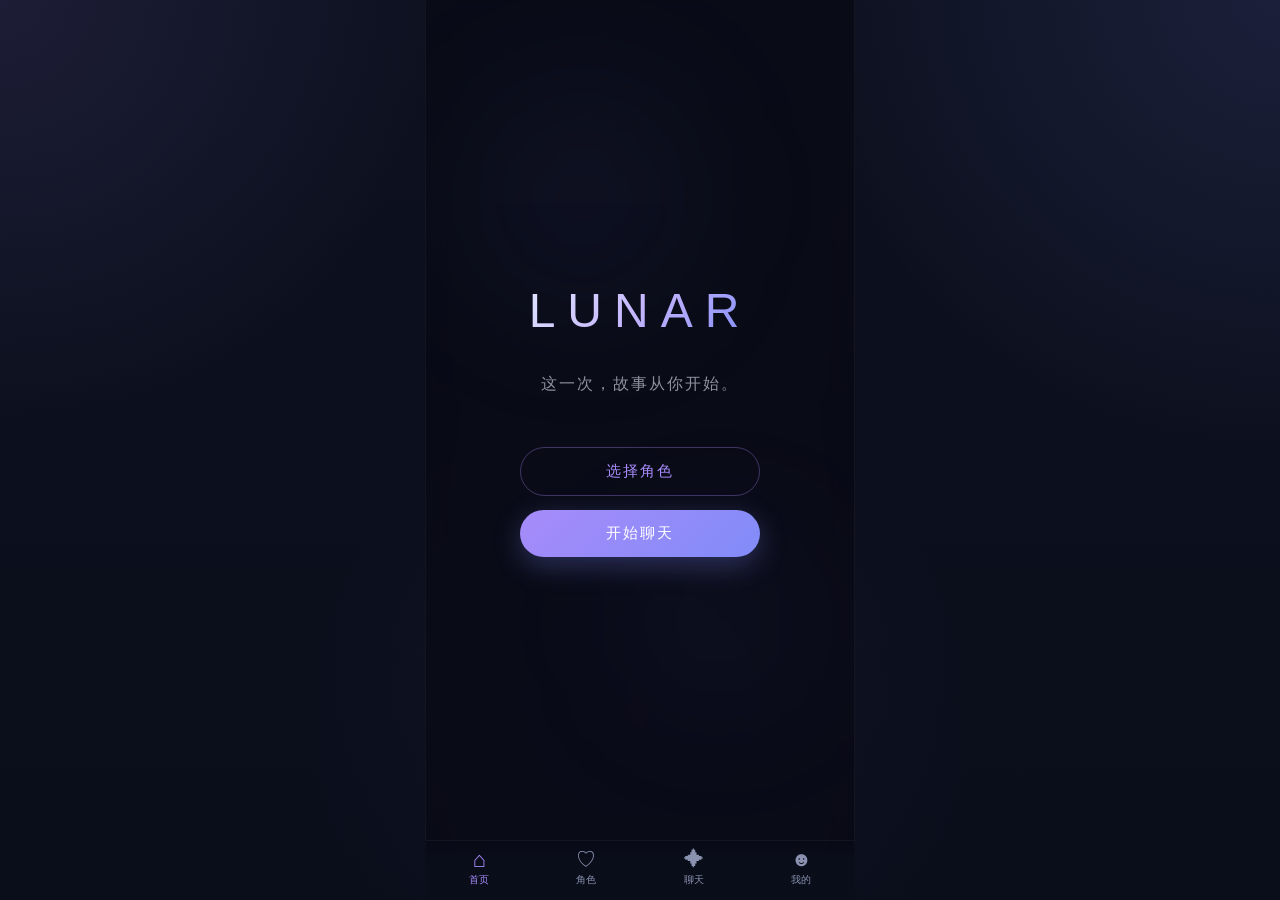
==== commit 8cb23507: "feat: 旗舰产品全面优化 — 安全性、性能、架构、文档同步 安全性修复： - admin 角色端点补充认证鉴权（characters_core.py 遗漏的 dependencies） - 修复前" ====
--- a/index.html
+++ b/index.html
@@ -20,7 +20,10 @@
     aifriend/index.html — 预览版（极简神秘风格）
     ============================================================
   -->
-  <link rel="stylesheet" href="frontend/style.css?v=20260403v2" />
+  <link rel="stylesheet" href="frontend/style/base.css?v=20260518" />
+  <link rel="stylesheet" href="frontend/style/layout.css?v=20260518" />
+  <link rel="stylesheet" href="frontend/style/chat.css?v=20260518" />
+  <link rel="stylesheet" href="frontend/style/components.css?v=20260518" />
 </head>
 <body>
   <!-- ============================================================
@@ -89,6 +92,7 @@
           <div id="chat-sign" class="chat-sign">冷感总裁，控制欲强，但只对你温柔。</div>
         </div>
         <div class="chat-topbar-right" onclick="ChatMenu.toggle()" title="更多">···</div>
+        <div class="chat-topbar-search" onclick="Chat.openSearch()" title="搜索聊天记录">🔍</div>
       </div>
 
       <!-- 关系状态栏（好感度/沉浸度 + 阶段 + 心情，AI 每轮自动更新） -->
@@ -346,8 +350,12 @@
   <script src="frontend/modules/app.js?v=5"></script>
   <script src="frontend/modules/auth.js?v=5"></script>
   <script src="frontend/modules/chat-status-panel.js?v=1"></script>
-  <script src="frontend/modules/chat.js?v=30"></script>
+  <script src="frontend/modules/chat-render.js?v=1"></script>
+  <script src="frontend/modules/chat-stream.js?v=1"></script>
+  <script src="frontend/modules/chat-actions.js?v=1"></script>
+  <script src="frontend/modules/chat.js?v=31"></script>
   <script src="frontend/modules/chat-menu.js?v=3"></script>
+  <script src="frontend/modules/chat-search.js?v=1"></script>
   <script src="frontend/modules/char-detail.js?v=6"></script>
   <script src="frontend/modules/greeting-select.js?v=8"></script>
   <script src="frontend/modules/init.js?v=3"></script>
--- a/frontend/style/base.css
+++ b/frontend/style/base.css
@@ -0,0 +1,184 @@
+/* ==================== 全局 CSS 变量（冷色调神秘风） ==================== */
+:root {
+  /* 主背景：深蓝黑 */
+  --bg:           #0a0e1a;
+  --bg-card:      rgba(255,255,255,0.05);
+  --bg-card-md:   rgba(255,255,255,0.09);
+  --text:         #e8ecf8;
+  --muted:        #8b92b0;
+  --line:         rgba(255,255,255,0.07);
+
+  /* 主色调：冷紫靛蓝 */
+  --pink:         #a78bfa;
+  --pink-2:       #818cf8;
+  --purple:       #7c6cf0;
+  --gold:         #c4b5fd;
+  --green:        #6ee7b7;
+  --shadow-md:    0 12px 36px rgba(0,0,0,0.32);
+  --radius-lg:    22px;
+  --radius-md:    16px;
+  --radius-sm:    10px;
+  --nav-h:        70px;
+
+  /* 冷紫渐变 */
+  --accent-start: #a78bfa;
+  --accent-end:   #818cf8;
+  --accent-glow:  rgba(129,140,248,0.3);
+
+  /* iOS 安全区 */
+  --safe-top: env(safe-area-inset-top, 0px);
+  --safe-bottom: env(safe-area-inset-bottom, 0px);
+  --safe-left: env(safe-area-inset-left, 0px);
+  --safe-right: env(safe-area-inset-right, 0px);
+}
+
+/* ==================== 基础重置 ==================== */
+*, *::before, *::after {
+  box-sizing: border-box;
+  -webkit-tap-highlight-color: transparent;
+}
+html {
+  touch-action: manipulation;
+}
+body {
+  margin: 0;
+  font-family: -apple-system, BlinkMacSystemFont, "PingFang SC", "Helvetica Neue", sans-serif;
+  background:
+    radial-gradient(circle at top right,  rgba(129,140,248,.12), transparent 30%),
+    radial-gradient(circle at top left,   rgba(167,139,250,.10), transparent 28%),
+    radial-gradient(circle at 50% 80%,    rgba(99,102,241,.06), transparent 35%),
+    linear-gradient(180deg, #0d1120 0%, #0a0e1a 100%);
+  color: var(--text);
+  min-height: 100vh;
+  min-height: 100dvh;
+  -webkit-overflow-scrolling: touch;
+  overscroll-behavior-y: none;
+}
+
+/* ==================== 全局动画 ==================== */
+@keyframes page-in {
+  from { opacity: 0; transform: translateY(20px) scale(0.98); }
+  to   { opacity: 1; transform: translateY(0) scale(1); }
+}
+@keyframes page-out {
+  from { opacity: 1; transform: translateY(0); }
+  to   { opacity: 0; transform: translateY(-10px); }
+}
+@keyframes home-fadein {
+  from { opacity: 0; transform: translateY(20px); }
+  to   { opacity: 1; transform: translateY(0); }
+}
+@keyframes glow-drift {
+  0%   { transform: translate(0, 0) scale(1); }
+  100% { transform: translate(20px, -15px) scale(1.15); }
+}
+@keyframes msg-in {
+  from { opacity: 0; transform: translateY(12px) scale(0.98); }
+  to   { opacity: 1;  transform: translateY(0) scale(1); }
+}
+@keyframes typing-bounce {
+  0%, 80%, 100% { transform: translateY(0); opacity: .55; }
+  40%           { transform: translateY(-5px); opacity: 1; }
+}
+@keyframes pulse-dot {
+  0%, 100% { opacity: 1; }
+  50%       { opacity: .45; }
+}
+@keyframes spin { to { transform: rotate(360deg); } }
+@keyframes spinBtn { to { transform: rotate(360deg); } }
+@keyframes affection-glow {
+  from { box-shadow: 0 0 4px rgba(167,139,250,.4); }
+  to   { box-shadow: 0 0 12px rgba(167,139,250,.9), 0 0 4px rgba(129,140,248,.7); }
+}
+
+/* ==================== 可访问性 ==================== */
+@media (prefers-reduced-motion: reduce) {
+  *, *::before, *::after {
+    animation-duration: 0.01ms !important;
+    animation-iteration-count: 1 !important;
+    transition-duration: 0.01ms !important;
+  }
+}
+
+/* ==================== 响应式：小屏手机 ==================== */
+@media (max-width: 375px) {
+  :root {
+    --radius-lg: 18px;
+    --radius-md: 14px;
+  }
+  .home-logo-text { font-size: 38px; letter-spacing: 8px; }
+  .home-tagline { font-size: 15px; }
+  .home-actions { width: 200px; }
+}
+
+/* ==================== 响应式：大屏手机 ==================== */
+@media (min-width: 414px) {
+  .char-cover { height: 170px; }
+  .msg-bubble { font-size: 15px; }
+}
+
+/* ==================== 响应式：平板 768px+ ==================== */
+@media (min-width: 768px) {
+  :root {
+    --radius-lg: 24px;
+    --radius-md: 18px;
+    --nav-h: 64px;
+  }
+  .phone-shell { max-width: 520px; }
+  .page { padding: 20px 20px calc(var(--nav-h) + var(--safe-bottom) + 20px); }
+  .page-topbar { padding: 16px 20px 14px; }
+  .page-topbar h1 { font-size: 20px; }
+  .home-logo-text { font-size: 56px; letter-spacing: 14px; }
+  .home-tagline { font-size: 17px; }
+  .char-cover { height: 180px; }
+  .msg-bubble { max-width: 75%; font-size: 15px; }
+  .chat-messages { padding: 18px 20px 10px; }
+  .chat-composer { padding: 8px 16px calc(var(--nav-h) + var(--safe-bottom) + 8px); }
+  .bottom-nav { max-width: 520px; }
+  .modal-sheet { max-width: 520px; }
+  .accordion-cards-grid { grid-template-columns: repeat(3, 1fr); }
+  .featured-banner-card { height: 220px; }
+  .char-detail-cover { height: 360px; }
+}
+
+/* ==================== 响应式：桌面 1024px+ ==================== */
+@media (min-width: 1024px) {
+  :root {
+    --radius-lg: 28px;
+    --radius-md: 20px;
+    --nav-h: 60px;
+  }
+  .phone-shell { max-width: 660px; }
+  .page { padding: 24px 28px calc(var(--nav-h) + var(--safe-bottom) + 24px); }
+  .page-topbar { padding: 18px 24px 16px; }
+  .page-topbar h1 { font-size: 22px; }
+  .home-logo-text { font-size: 64px; letter-spacing: 16px; }
+  .home-tagline { font-size: 18px; }
+  .home-actions { width: 280px; }
+  .home-btn { padding: 16px 0; font-size: 16px; }
+  .char-cover { height: 200px; }
+  .msg-bubble { max-width: 65%; font-size: 15px; }
+  .chat-messages { padding: 20px 24px 12px; }
+  .chat-composer { padding: 10px 20px calc(var(--nav-h) + var(--safe-bottom) + 12px); }
+  .composer-input { font-size: 16px; }
+  .bottom-nav { max-width: 660px; height: calc(var(--nav-h) + var(--safe-bottom)); }
+  .modal-sheet {
+    max-width: 500px;
+    margin-left: auto;
+    margin-right: auto;
+    border-radius: 28px;
+  }
+  .accordion-cards-grid { grid-template-columns: repeat(3, 1fr); }
+  .featured-banner-card { height: 260px; }
+  .char-detail-cover { height: 400px; }
+  .profile-header { padding: 22px; }
+  .setting-row { padding: 16px 20px; }
+}
+
+/* ==================== 响应式：横屏 ==================== */
+@media (max-height: 500px) and (orientation: landscape) {
+  .phone-shell { max-width: 100%; }
+  .page-topbar { padding-top: calc(8px + var(--safe-top)); }
+  .bottom-nav { height: calc(60px + var(--safe-bottom)); }
+  .chat-messages { padding: 10px; }
+}
--- a/frontend/style/layout.css
+++ b/frontend/style/layout.css
@@ -0,0 +1,132 @@
+/* ============================================================
+   layout.css — 页面结构：手机壳、顶栏、页面切换、底部导航、弹窗骨架
+============================================================ */
+
+/* ── 手机容器 ──────────────────────────────────────────────── */
+.phone-shell {
+  width: 100%;
+  max-width: 430px;
+  margin: 0 auto;
+  min-height: 100vh;
+  min-height: 100dvh;
+  background: rgba(8,10,20,0.75);
+  backdrop-filter: blur(14px);
+  position: relative;
+  overflow: hidden;
+  border-left:  1px solid rgba(255,255,255,.04);
+  border-right: 1px solid rgba(255,255,255,.04);
+  padding-top: var(--safe-top);
+  padding-bottom: var(--safe-bottom);
+}
+
+/* ── 顶部栏 ────────────────────────────────────────────────── */
+.page-topbar {
+  position: sticky;
+  top: 0;
+  z-index: 30;
+  padding: calc(14px + var(--safe-top)) 18px 12px;
+  background: linear-gradient(180deg, rgba(10,14,26,.97), rgba(10,14,26,.70));
+  backdrop-filter: blur(14px);
+  border-bottom: 1px solid var(--line);
+  contain: layout style;
+}
+.page-topbar h1 { margin: 0; font-size: 18px; font-weight: 700; }
+.page-topbar .subtitle { margin: 3px 0 0; color: var(--muted); font-size: 12px; }
+
+/* ── 页面 / 路由 ──────────────────────────────────────────── */
+.page {
+  display: none;
+  padding: 16px 16px calc(var(--nav-h) + var(--safe-bottom) + 14px);
+  animation: page-in .25s cubic-bezier(0.22, 1, 0.36, 1);
+  will-change: opacity, transform;
+}
+.page.active { display: block; }
+.page.exiting {
+  animation: page-out .2s ease forwards;
+}
+
+/* ── 底部导航 ──────────────────────────────────────────────── */
+.bottom-nav {
+  position: fixed;
+  bottom: 0;
+  left: 50%;
+  transform: translateX(-50%);
+  width: 100%;
+  max-width: 430px;
+  height: calc(var(--nav-h) + var(--safe-bottom));
+  display: flex;
+  align-items: flex-start;
+  padding-top: 8px;
+  padding-bottom: var(--safe-bottom);
+  background: linear-gradient(180deg, rgba(10,14,26,0), rgba(10,14,26,.97) 30%);
+  backdrop-filter: blur(14px);
+  border-top: 1px solid rgba(255,255,255,.04);
+  z-index: 40;
+}
+.nav-item {
+  flex: 1;
+  display: flex;
+  flex-direction: column;
+  align-items: center;
+  gap: 4px;
+  cursor: pointer;
+  color: var(--muted);
+  font-size: 10px;
+  user-select: none;
+  transition: color .18s, transform .1s;
+  padding: 8px 0;
+  margin: -8px 0;
+}
+.nav-item:active { transform: scale(0.92); }
+.nav-item .nav-icon {
+  font-size: 20px;
+  line-height: 1;
+  transition: transform .2s cubic-bezier(0.34, 1.56, 0.64, 1);
+}
+.nav-item.active { color: var(--pink); }
+.nav-item.active .nav-icon { transform: scale(1.1); }
+
+/* ── 弹窗骨架 ──────────────────────────────────────────────── */
+.modal-overlay {
+  position: fixed;
+  inset: 0;
+  background: rgba(0,0,0,.65);
+  z-index: 100;
+  display: flex;
+  align-items: flex-end;
+  justify-content: center;
+  backdrop-filter: blur(4px);
+  opacity: 0;
+  pointer-events: none;
+  transition: opacity .22s;
+}
+.modal-overlay.open { opacity: 1; pointer-events: all; }
+
+.modal-sheet {
+  width: 100%;
+  max-width: 430px;
+  background: #0f0f1e;
+  border-radius: 28px 28px 0 0;
+  padding: 24px 22px calc(36px + var(--safe-bottom));
+  border-top: 1px solid rgba(255,255,255,.07);
+  transform: translateY(40px);
+  transition: transform .26s cubic-bezier(0.22, 1, 0.36, 1);
+  max-height: 90vh;
+  max-height: 90dvh;
+  overflow-y: auto;
+  will-change: transform;
+}
+.modal-overlay.open .modal-sheet { transform: translateY(0); }
+
+.modal-handle {
+  width: 36px;
+  height: 4px;
+  border-radius: 2px;
+  background: rgba(255,255,255,.12);
+  margin: 0 auto 20px;
+}
+
+.modal-title { font-size: 18px; font-weight: 700; margin-bottom: 6px; }
+.modal-sub   { font-size: 13px; color: var(--muted); margin-bottom: 22px; }
+.modal-actions { display: flex; gap: 10px; margin-top: 6px; }
+.modal-actions .btn { flex: 1; }
--- a/frontend/style/chat.css
+++ b/frontend/style/chat.css
@@ -0,0 +1,877 @@
+/* ============================================================
+   chat.css — 聊天页全部样式：顶栏、消息、输入区、状态栏、菜单、历史
+============================================================ */
+
+/* ── 聊天页容器 ────────────────────────────────────────────── */
+#page-chat {
+  padding: 0;
+  display: none;
+  flex-direction: column;
+  height: 100vh;
+}
+#page-chat.active { display: flex; }
+
+/* ── 聊天顶栏 ──────────────────────────────────────────────── */
+.chat-topbar {
+  display: flex;
+  align-items: center;
+  gap: 10px;
+  padding: 12px 16px;
+  background: linear-gradient(180deg, rgba(10,14,26,.97), rgba(10,14,26,.72));
+  backdrop-filter: blur(14px);
+  border-bottom: 1px solid var(--line);
+  flex-shrink: 0;
+}
+.chat-back {
+  width: 32px;
+  height: 32px;
+  display: grid;
+  place-items: center;
+  border-radius: 10px;
+  background: rgba(255,255,255,.06);
+  cursor: pointer;
+  font-size: 15px;
+  flex-shrink: 0;
+  transition: background .15s;
+}
+.chat-back:active { background: rgba(255,255,255,.12); }
+.chat-avatar {
+  width: 40px;
+  height: 40px;
+  border-radius: 13px;
+  display: grid;
+  place-items: center;
+  font-weight: 700;
+  font-size: 17px;
+  flex-shrink: 0;
+  background: linear-gradient(135deg, var(--purple), var(--pink));
+  overflow: hidden;
+}
+.chat-avatar img {
+  width: 100%;
+  height: 100%;
+  object-fit: cover;
+  object-position: center top;
+  border-radius: 13px;
+}
+.chat-meta { flex: 1; min-width: 0; }
+.chat-meta .chat-name { font-size: 16px; font-weight: 700; }
+.chat-meta .chat-sign {
+  font-size: 12px;
+  color: var(--muted);
+  white-space: nowrap;
+  overflow: hidden;
+  text-overflow: ellipsis;
+}
+.chat-secondary-name {
+  font-size: 11px;
+  color: rgba(255,255,255,.45);
+  margin-top: 2px;
+  display: none;
+}
+.chat-secondary-name.show { display: block; }
+
+.online-dot {
+  display: inline-block;
+  width: 7px;
+  height: 7px;
+  border-radius: 50%;
+  background: var(--green);
+  margin-right: 4px;
+  vertical-align: middle;
+  box-shadow: 0 0 6px rgba(110,231,183,.5);
+  animation: pulse-dot 2s infinite;
+}
+
+.chat-topbar-right {
+  width: 34px;
+  height: 34px;
+  border-radius: 10px;
+  border: 1px solid rgba(255,255,255,.07);
+  background: rgba(255,255,255,.04);
+  display: grid;
+  place-items: center;
+  font-size: 18px;
+  color: var(--text);
+  cursor: pointer;
+  flex-shrink: 0;
+  user-select: none;
+  transition: background .15s, transform .15s;
+}
+.chat-topbar-right:active {
+  background: rgba(255,255,255,.08);
+  transform: scale(.96);
+}
+
+/* ── 搜索按钮 ─────────────────────────────────────────────────── */
+.chat-topbar-search {
+  width: 34px;
+  height: 34px;
+  border-radius: 10px;
+  border: 1px solid rgba(255,255,255,.07);
+  background: rgba(255,255,255,.04);
+  display: grid;
+  place-items: center;
+  font-size: 16px;
+  cursor: pointer;
+  flex-shrink: 0;
+  user-select: none;
+  transition: background .15s, transform .15s;
+  margin-left: 6px;
+}
+.chat-topbar-search:active {
+  background: rgba(255,255,255,.08);
+  transform: scale(.96);
+}
+
+/* ── 消息列表 ──────────────────────────────────────────────── */
+.chat-messages {
+  flex: 1;
+  overflow-y: auto;
+  padding: 14px 14px 8px;
+  display: flex;
+  flex-direction: column;
+  gap: 4px;
+}
+.chat-messages::-webkit-scrollbar { width: 0; }
+
+.msg-row {
+  display: flex;
+  flex-direction: row;
+  align-items: flex-start;
+  gap: 8px;
+  margin-bottom: 12px;
+  animation: msg-in .25s cubic-bezier(0.22, 1, 0.36, 1);
+  will-change: opacity, transform;
+}
+.msg-row.ai  { justify-content: flex-start; }
+.msg-row.user { justify-content: flex-end; }
+.msg-row.error-row { opacity: .9; }
+
+.msg-avatar {
+  width: 36px;
+  height: 36px;
+  min-width: 36px;
+  min-height: 36px;
+  aspect-ratio: 1 / 1;
+  border-radius: 10px;
+  flex-shrink: 0;
+  overflow: hidden;
+  background: var(--bg-card-md);
+  display: grid;
+  place-items: center;
+  font-size: 13px;
+  font-weight: 700;
+  color: var(--muted);
+}
+.msg-avatar img {
+  width: 100%;
+  height: 100%;
+  object-fit: cover;
+  object-position: center top;
+}
+
+.msg-body {
+  display: flex;
+  flex-direction: column;
+  align-items: flex-start;
+  max-width: calc(100% - 44px);
+}
+
+.msg-bubble {
+  max-width: calc(100% - 40px);
+  padding: 11px 14px;
+  line-height: 1.75;
+  font-size: 14px;
+  border-radius: 18px;
+  word-break: break-word;
+  -webkit-user-select: text;
+  user-select: text;
+}
+.msg-bubble.ai {
+  background: var(--bg-card-md);
+  border: 1px solid var(--line);
+  border-top-left-radius: 6px;
+}
+.msg-bubble.user {
+  color: #fff;
+  background: linear-gradient(135deg, var(--accent-start), var(--accent-end));
+  border-top-right-radius: 6px;
+}
+.msg-bubble p { margin: 0; }
+.msg-bubble p + p { margin-top: 8px; }
+
+.msg-bubble.typing {
+  background: var(--bg-card-md);
+  border: 1px solid var(--line);
+  border-top-left-radius: 6px;
+  padding: 13px 18px;
+  display: flex;
+  align-items: center;
+  gap: 5px;
+}
+.typing-dot {
+  width: 7px;
+  height: 7px;
+  border-radius: 50%;
+  background: var(--muted);
+  animation: typing-bounce .9s infinite;
+}
+.typing-dot:nth-child(2) { animation-delay: .15s; }
+.typing-dot:nth-child(3) { animation-delay: .30s; }
+
+.msg-time {
+  display: block;
+  text-align: center;
+  font-size: 11px;
+  color: rgba(139,146,176,.55);
+  margin: 16px 0 8px;
+  padding: 0;
+}
+
+.date-divider {
+  text-align: center;
+  font-size: 11px;
+  color: rgba(139,146,176,.45);
+  padding: 6px 0 10px;
+  position: relative;
+}
+
+.load-earlier-btn {
+  text-align: center;
+  font-size: 12px;
+  color: var(--pink);
+  padding: 12px 16px;
+  margin: 0 16px 8px;
+  cursor: pointer;
+  border-radius: 12px;
+  background: rgba(138,114,255,.08);
+  transition: background .2s;
+  user-select: none;
+}
+.load-earlier-btn:hover { background: rgba(138,114,255,.15); }
+
+/* ── DOM 折叠占位 ─────────────────────────────────────────────── */
+.folded-messages-spacer {
+  display: flex;
+  align-items: center;
+  justify-content: center;
+  min-height: 40px;
+  margin: 0 16px 8px;
+}
+.folded-hint {
+  font-size: 11px;
+  color: var(--text-muted);
+  background: rgba(138,114,255,.06);
+  padding: 6px 16px;
+  border-radius: 20px;
+  user-select: none;
+}
+
+/* ── 错误气泡 & 重试 ───────────────────────────────────────── */
+.msg-bubble.error-bubble {
+  background: rgba(255, 80, 80, .10);
+  border: 1px solid rgba(255, 80, 80, .25);
+  color: #ff8a8a;
+  font-size: 13px;
+  border-top-left-radius: 6px;
+}
+.retry-btn {
+  display: inline-block;
+  margin-top: 6px;
+  font-size: 12px;
+  padding: 3px 10px;
+  border-radius: 999px;
+  border: 1px solid rgba(167,139,250,.35);
+  background: rgba(167,139,250,.10);
+  color: var(--pink);
+  cursor: pointer;
+  transition: background .15s;
+}
+.retry-btn:hover { background: rgba(167,139,250,.18); }
+
+/* ── Regenerate / Continue 操作按钮 ────────────────────────── */
+.msg-action-btns {
+  display: flex;
+  gap: 6px;
+  margin-top: 6px;
+  opacity: 0;
+  transform: translateY(4px);
+  transition: all 0.2s ease;
+  justify-content: flex-start;
+}
+.msg-row.ai:hover .msg-action-btns,
+.msg-row.ai:active .msg-action-btns {
+  opacity: 1;
+  transform: translateY(0);
+}
+@media (max-width: 768px) {
+  .msg-action-btns {
+    opacity: 0.6;
+    transform: translateY(0);
+  }
+  .msg-row.ai .msg-action-btns { opacity: 0.5; }
+  .msg-action-btn {
+    width: 32px;
+    height: 32px;
+    font-size: 16px;
+  }
+  .msg-action-btns {
+    gap: 8px;
+    margin-top: 8px;
+  }
+}
+.msg-action-btn {
+  display: inline-flex;
+  align-items: center;
+  justify-content: center;
+  width: 28px;
+  height: 28px;
+  border: none;
+  border-radius: 50%;
+  background: rgba(255, 255, 255, 0.08);
+  color: rgba(255, 255, 255, 0.6);
+  font-size: 14px;
+  cursor: pointer;
+  transition: all 0.2s ease;
+  backdrop-filter: blur(8px);
+  -webkit-backdrop-filter: blur(8px);
+  line-height: 1;
+  padding: 0;
+  flex-shrink: 0;
+  position: relative;
+}
+.msg-action-btn:hover {
+  background: rgba(255, 255, 255, 0.15);
+  color: rgba(255, 255, 255, 0.9);
+  transform: scale(1.1);
+}
+.msg-action-btn:active {
+  transform: scale(0.95);
+  background: rgba(255, 126, 182, 0.2);
+  color: #ff7eb6;
+}
+.regenerate-btn {
+  font-size: 20px !important;
+  line-height: 0.5;
+  padding-bottom: 4px;
+}
+.regenerate-btn:hover {
+  background: rgba(138, 114, 255, 0.2);
+  color: #8a72ff;
+}
+.continue-btn {
+  font-size: 10px !important;
+}
+.continue-btn:hover {
+  background: rgba(52, 211, 153, 0.2);
+  color: #34d399;
+}
+.msg-action-btn.loading {
+  pointer-events: none;
+  color: transparent !important;
+}
+.msg-action-btn.loading::after {
+  content: '';
+  position: absolute;
+  top: 0;
+  left: 0;
+  right: 0;
+  bottom: 0;
+  margin: auto;
+  width: 14px;
+  height: 14px;
+  border: 2px solid var(--pink);
+  border-right-color: transparent;
+  border-radius: 50%;
+  animation: spinBtn 0.6s linear infinite;
+}
+
+/* ── 输入区 ────────────────────────────────────────────────── */
+.chat-composer {
+  flex-shrink: 0;
+  padding: 8px 12px calc(var(--nav-h) + var(--safe-bottom) + 2px);
+  background: linear-gradient(180deg, rgba(10,14,26,0), rgba(10,14,26,.95) 30%);
+  backdrop-filter: blur(10px);
+  position: relative;
+  z-index: 10;
+}
+.composer-inner {
+  display: flex;
+  gap: 8px;
+  align-items: flex-end;
+  padding: 9px 10px 9px 14px;
+  border: 1px solid rgba(255,255,255,.07);
+  border-radius: var(--radius-lg);
+  background: rgba(255,255,255,.04);
+  transition: border-color .2s;
+}
+.composer-inner:focus-within {
+  border-color: rgba(167,139,250,.4);
+  box-shadow: 0 0 0 3px rgba(167,139,250,.08);
+}
+.composer-input {
+  flex: 1;
+  color: var(--text);
+  font-size: 16px;
+  line-height: 1.5;
+  outline: none;
+  background: none;
+  border: none;
+  resize: none;
+  min-height: 24px;
+  max-height: 120px;
+  font-family: inherit;
+  -webkit-appearance: none;
+  border-radius: 0;
+  caret-color: var(--pink);
+}
+.composer-input::placeholder {
+  color: var(--muted);
+  opacity: 0.7;
+}
+.send-btn {
+  width: 38px;
+  height: 38px;
+  border-radius: 12px;
+  border: none;
+  background: linear-gradient(135deg, var(--accent-start), var(--accent-end));
+  color: #fff;
+  font-size: 16px;
+  cursor: pointer;
+  flex-shrink: 0;
+  display: grid;
+  place-items: center;
+  transition: opacity .15s, transform .1s;
+  position: relative;
+  overflow: hidden;
+}
+.send-btn:active:not(:disabled) { opacity: .75; transform: scale(.93); }
+.send-btn:disabled {
+  opacity: .6;
+  cursor: not-allowed;
+  background: linear-gradient(135deg, var(--accent-start), var(--accent-end));
+}
+.send-btn.loading .send-icon { display: none; }
+.send-btn.loading::after {
+  content: '';
+  width: 18px;
+  height: 18px;
+  border: 2px solid rgba(255,255,255,.3);
+  border-top-color: #fff;
+  border-radius: 50%;
+  animation: spin .7s linear infinite;
+}
+
+/* ── 关系状态栏 ────────────────────────────────────────────── */
+.chat-state-bar {
+  background: rgba(255,255,255,.03);
+  border-bottom: 1px solid rgba(255,255,255,.06);
+  padding: 7px 14px 8px;
+  flex-shrink: 0;
+}
+.state-bar-inner {
+  display: flex;
+  align-items: center;
+  gap: 10px;
+}
+.state-affection {
+  display: flex;
+  align-items: center;
+  gap: 6px;
+  flex: 1;
+  min-width: 0;
+}
+.state-label {
+  font-size: 10px;
+  color: var(--muted);
+  white-space: nowrap;
+  letter-spacing: .5px;
+}
+.affection-bar-wrap {
+  display: flex;
+  align-items: center;
+  gap: 5px;
+  flex: 1;
+  min-width: 0;
+}
+.affection-bar-bg {
+  flex: 1;
+  height: 5px;
+  border-radius: 99px;
+  background: rgba(255,255,255,.08);
+  overflow: hidden;
+}
+.affection-bar-fill {
+  height: 100%;
+  border-radius: 99px;
+  background: linear-gradient(90deg, var(--purple), var(--pink));
+  transition: width .6s cubic-bezier(.22,1,.36,1);
+}
+.affection-bar-fill.full {
+  animation: affection-glow 1.6s ease-in-out infinite alternate;
+}
+.affection-value {
+  font-size: 10px;
+  color: var(--pink);
+  font-variant-numeric: tabular-nums;
+  min-width: 20px;
+  text-align: right;
+}
+.state-pill {
+  font-size: 10px;
+  padding: 2px 8px;
+  border-radius: 99px;
+  white-space: nowrap;
+  font-weight: 500;
+  letter-spacing: .3px;
+}
+.state-phase {
+  background: rgba(124,108,240,.15);
+  color: #a89cfe;
+  border: 1px solid rgba(124,108,240,.28);
+}
+.state-mood {
+  background: rgba(167,139,250,.10);
+  color: #c4b5fd;
+  border: 1px solid rgba(167,139,250,.22);
+}
+.state-mood.mood-happy    { color:#c4b5fd; background:rgba(196,181,253,.12); border-color:rgba(196,181,253,.25); }
+.state-mood.mood-warm     { color:#b8a0f5; background:rgba(184,160,245,.12); border-color:rgba(184,160,245,.25); }
+.state-mood.mood-melting  { color:#d4c4fe; background:rgba(167,139,250,.15); border-color:rgba(167,139,250,.30); }
+.state-mood.mood-cold     { color:#80cfff; background:rgba(128,207,255,.10); border-color:rgba(128,207,255,.22); }
+.state-mood.mood-angry    { color:#ff8080; background:rgba(255,80,80,.10);   border-color:rgba(255,80,80,.22); }
+.state-mood.mood-sad      { color:#8b92b0; background:rgba(139,146,176,.10); border-color:rgba(139,146,176,.22); }
+.state-mood.mood-shy      { color:#c4b5fd; background:rgba(196,181,253,.10); border-color:rgba(196,181,253,.22); }
+.state-mood.mood-surprised{ color:#a8e6cf; background:rgba(168,230,207,.10); border-color:rgba(168,230,207,.22); }
+
+.storyline-pill {
+  background: rgba(251,191,36,.10);
+  color: #fbbf24;
+  border: 1px solid rgba(251,191,36,.22);
+}
+
+/* ── 剧情事件解锁提示条 ────────────────────────────────────── */
+.story-event-toast {
+  position: fixed;
+  top: -50px;
+  left: 50%;
+  transform: translateX(-50%);
+  background: linear-gradient(135deg, rgba(124,108,240,.85), rgba(167,139,250,.85));
+  color: #fff;
+  padding: 10px 24px;
+  border-radius: 99px;
+  font-size: 13px;
+  font-weight: 600;
+  letter-spacing: .3px;
+  box-shadow: 0 4px 20px rgba(124,108,240,.4);
+  z-index: 1000;
+  transition: top .4s cubic-bezier(.22,1,.36,1);
+  pointer-events: none;
+  white-space: nowrap;
+}
+.story-event-toast.show { top: 16px; }
+.phase-upgrade-toast {
+  background: linear-gradient(135deg, rgba(244,114,182,.88), rgba(236,72,153,.88));
+  box-shadow: 0 4px 24px rgba(244,114,182,.5);
+}
+
+/* ── 角色状态面板 ──────────────────────────────────────────── */
+.char-status-panel {
+  background: rgba(255,255,255,.02);
+  border-bottom: 1px solid rgba(255,255,255,.06);
+  flex-shrink: 0;
+  overflow: hidden;
+}
+.csp-header {
+  display: flex;
+  align-items: center;
+  justify-content: space-between;
+  padding: 6px 14px;
+  cursor: pointer;
+  user-select: none;
+  transition: background .15s;
+}
+.csp-header:active { background: rgba(255,255,255,.04); }
+.csp-title {
+  font-size: 11px;
+  color: rgba(255,255,255,.40);
+  letter-spacing: .5px;
+}
+.csp-arrow {
+  font-size: 9px;
+  color: rgba(255,255,255,.25);
+  transition: transform .2s;
+}
+.csp-arrow.collapsed { transform: rotate(180deg); }
+.csp-body {
+  padding: 0 14px 8px;
+  display: flex;
+  flex-wrap: wrap;
+  gap: 6px 10px;
+  max-height: 200px;
+  overflow-y: auto;
+  transition: max-height .25s ease, padding .25s ease;
+}
+.csp-body.collapsed {
+  max-height: 0;
+  padding-top: 0;
+  padding-bottom: 0;
+  overflow: hidden;
+}
+.csp-field {
+  display: flex;
+  align-items: flex-start;
+  gap: 4px;
+  font-size: 11px;
+  line-height: 1.45;
+  min-width: 0;
+}
+.csp-field.full-width { width: 100%; flex-direction: column; gap: 2px; }
+.csp-key {
+  color: rgba(255,255,255,.35);
+  white-space: nowrap;
+  flex-shrink: 0;
+}
+.csp-val {
+  color: rgba(255,255,255,.68);
+  word-break: break-all;
+}
+.csp-field.mood .csp-val { color: #c4b5fd; }
+
+/* ── 聊天菜单（右上角 ···）─────────────────────────────────── */
+.wechat-menu-overlay {
+  position: fixed;
+  inset: 0;
+  z-index: 160;
+  background: transparent;
+  opacity: 0;
+  pointer-events: none;
+  transition: opacity .16s;
+}
+.wechat-menu-overlay.open {
+  opacity: 1;
+  pointer-events: all;
+}
+.wechat-menu {
+  position: absolute;
+  top: calc(env(safe-area-inset-top, 0px) + 66px);
+  right: 16px;
+  width: 204px;
+  background: rgba(16,20,36,.97);
+  border: 1px solid rgba(255,255,255,.07);
+  box-shadow: 0 18px 48px rgba(0,0,0,.36);
+  border-radius: 16px;
+  backdrop-filter: blur(16px);
+  overflow: hidden;
+  transform: translateY(-6px) scale(.98);
+  transition: transform .18s ease, opacity .18s ease;
+  opacity: 0;
+}
+.wechat-menu-overlay.open .wechat-menu {
+  transform: translateY(0) scale(1);
+  opacity: 1;
+}
+.wechat-menu::before {
+  content: "";
+  position: absolute;
+  top: -6px;
+  right: 14px;
+  width: 12px;
+  height: 12px;
+  background: rgba(16,20,36,.97);
+  border-top: 1px solid rgba(255,255,255,.07);
+  border-left: 1px solid rgba(255,255,255,.07);
+  transform: rotate(45deg);
+}
+.wechat-menu-group { padding: 6px 0; }
+.wechat-menu-group + .wechat-menu-group {
+  border-top: 1px solid rgba(255,255,255,.05);
+}
+.wechat-menu-item {
+  display: flex;
+  align-items: center;
+  gap: 10px;
+  width: 100%;
+  background: transparent;
+  border: none;
+  color: var(--text);
+  text-align: left;
+  padding: 13px 14px;
+  font-size: 14px;
+  cursor: pointer;
+  transition: background .15s;
+}
+.wechat-menu-item:active { background: rgba(255,255,255,.05); }
+.wechat-menu-item.danger { color: #ff8d8d; }
+.wechat-menu-icon {
+  width: 18px;
+  text-align: center;
+  flex-shrink: 0;
+  opacity: .92;
+}
+
+/* ── 聊天记录弹窗 ──────────────────────────────────────────── */
+.history-sheet { padding-bottom: 20px; }
+.history-list {
+  display: flex;
+  flex-direction: column;
+  gap: 10px;
+  max-height: 52vh;
+  overflow-y: auto;
+  margin-top: 4px;
+}
+.history-empty {
+  font-size: 13px;
+  color: var(--muted);
+  line-height: 1.7;
+  padding: 16px 0 6px;
+}
+.history-card {
+  background: rgba(255,255,255,.04);
+  border: 1px solid rgba(255,255,255,.05);
+  border-radius: 16px;
+  padding: 12px 14px;
+}
+.history-role {
+  font-size: 12px;
+  color: var(--pink);
+  margin-bottom: 6px;
+  font-weight: 600;
+}
+.history-role.user { color: var(--green); }
+.history-content {
+  font-size: 14px;
+  line-height: 1.7;
+  color: var(--text);
+  white-space: pre-wrap;
+  word-break: break-word;
+}
+.history-time {
+  margin-top: 8px;
+  font-size: 11px;
+  color: var(--muted);
+}
+
+/* ── 游客试用栏 ────────────────────────────────────────────── */
+.guest-trial-bar {
+  display: flex;
+  align-items: center;
+  gap: 10px;
+  padding: 10px 16px;
+  background: rgba(129,140,248,.10);
+  border-bottom: 1px solid rgba(129,140,248,.16);
+  font-size: 12px;
+  color: rgba(255,255,255,.7);
+}
+.guest-trial-bar .trial-copy {
+  display: flex;
+  flex-direction: column;
+  gap: 2px;
+  min-width: 88px;
+}
+.guest-trial-bar .trial-label { font-size: 11px; color: rgba(255,255,255,.58); }
+.guest-trial-bar .trial-status { font-weight: 600; color: var(--purple); }
+.guest-trial-bar .trial-status.ok { color: var(--purple); }
+.guest-trial-bar .trial-status.warning { color: var(--gold); }
+.guest-trial-bar .trial-status.exhausted { color: #ff9a9a; }
+.guest-trial-bar .trial-meter {
+  flex: 1;
+  min-width: 72px;
+  height: 6px;
+  border-radius: 999px;
+  overflow: hidden;
+  background: rgba(255,255,255,.10);
+}
+.guest-trial-bar .trial-meter span {
+  display: block;
+  height: 100%;
+  border-radius: inherit;
+  background: linear-gradient(90deg, var(--purple), var(--pink));
+  transition: width .25s ease;
+}
+.guest-trial-bar .trial-login-btn {
+  font-size: 12px;
+  color: var(--purple);
+  background: rgba(129,140,248,.15);
+  border: 1px solid rgba(129,140,248,.25);
+  border-radius: 999px;
+  padding: 3px 12px;
+  cursor: pointer;
+  flex-shrink: 0;
+}
+
+/* ── Toast 提示 ────────────────────────────────────────────── */
+.copy-toast {
+  position: fixed;
+  bottom: calc(var(--nav-h) + var(--safe-bottom) + 20px);
+  left: 50%;
+  transform: translateX(-50%) translateY(10px);
+  background: rgba(16,20,36,.92);
+  color: var(--text);
+  font-size: 13px;
+  padding: 8px 18px;
+  border-radius: 999px;
+  border: 1px solid rgba(255,255,255,.08);
+  backdrop-filter: blur(10px);
+  z-index: 200;
+  opacity: 0;
+  transition: opacity .2s, transform .2s;
+  pointer-events: none;
+  white-space: nowrap;
+}
+.copy-toast.show {
+  opacity: 1;
+  transform: translateX(-50%) translateY(0);
+}
+.ui-toast {
+  position: fixed;
+  bottom: calc(var(--nav-h) + var(--safe-bottom) + 16px);
+  left: 50%;
+  transform: translateX(-50%) translateY(10px);
+  background: rgba(16,20,36,.95);
+  color: var(--text);
+  font-size: 14px;
+  padding: 10px 20px;
+  border-radius: 12px;
+  border: 1px solid rgba(255,255,255,.10);
+  backdrop-filter: blur(12px);
+  z-index: 210;
+  opacity: 0;
+  transition: opacity .22s ease, transform .22s ease;
+  pointer-events: none;
+  white-space: nowrap;
+  max-width: min(320px, 90vw);
+  text-align: center;
+}
+.ui-toast.show {
+  opacity: 1;
+  transform: translateX(-50%) translateY(0);
+}
+.ui-toast.success { border-color: rgba(52,211,153,.30); }
+.ui-toast.error   { border-color: rgba(255,100,100,.30); color: #ff9090; }
+.ui-toast.warn    { border-color: rgba(251,191,36,.30);  color: #fcd34d; }
+
+/* ── 确认弹窗内容 ──────────────────────────────────────────── */
+.confirm-sheet { padding: 24px 20px 20px; }
+.confirm-title {
+  font-size: 16px;
+  font-weight: 600;
+  color: var(--text);
+  margin-bottom: 10px;
+  line-height: 1.4;
+}
+.confirm-body {
+  font-size: 14px;
+  color: var(--muted);
+  line-height: 1.6;
+  margin-bottom: 20px;
+  white-space: pre-wrap;
+}
+
+/* ── 多行文本输入 ──────────────────────────────────────────── */
+.textarea-field {
+  min-height: 92px;
+  resize: none;
+  line-height: 1.6;
+}
--- a/frontend/style/components.css
+++ b/frontend/style/components.css
@@ -0,0 +1,891 @@
+/* ============================================================
+   components.css — UI 组件：卡片、按钮、输入框、首页、角色广场、详情、设置
+============================================================ */
+
+/* ── 通用卡片 ──────────────────────────────────────────────── */
+.card {
+  background: var(--bg-card);
+  border: 1px solid var(--line);
+  border-radius: var(--radius-lg);
+  overflow: hidden;
+}
+.section-title {
+  margin: 22px 2px 12px;
+  font-size: 15px;
+  font-weight: 700;
+  display: flex;
+  justify-content: space-between;
+  align-items: center;
+}
+.section-title .hint { color: var(--muted); font-size: 12px; font-weight: 400; }
+
+/* ── 按钮 ──────────────────────────────────────────────────── */
+.btn {
+  border: none;
+  border-radius: var(--radius-md);
+  padding: 13px 18px;
+  font-size: 14px;
+  font-weight: 600;
+  cursor: pointer;
+  transition: opacity .15s, transform .15s cubic-bezier(0.22, 1, 0.36, 1), box-shadow .2s;
+  touch-action: manipulation;
+  -webkit-touch-callout: none;
+}
+.btn:active:not(:disabled) { opacity: .85; transform: scale(0.96); }
+.btn:disabled { opacity: .5; cursor: not-allowed; transform: none; }
+.btn-primary {
+  color: #fff;
+  background: linear-gradient(135deg, var(--accent-start), var(--accent-end));
+  box-shadow: 0 10px 24px var(--accent-glow);
+}
+.btn-ghost {
+  color: var(--text);
+  background: rgba(255,255,255,.06);
+  border: 1px solid rgba(255,255,255,.08);
+}
+.btn.btn-danger {
+  background: linear-gradient(135deg, #ef4444, #dc2626);
+  color: #fff;
+  border: none;
+}
+.btn.btn-danger:hover { opacity: .88; }
+
+/* ── 输入框 ────────────────────────────────────────────────── */
+.input-field {
+  width: 100%;
+  background: rgba(255,255,255,.05);
+  border: 1px solid rgba(255,255,255,.08);
+  border-radius: var(--radius-md);
+  padding: 13px 14px;
+  color: var(--text);
+  font-size: 14px;
+  outline: none;
+  margin-bottom: 12px;
+  font-family: inherit;
+  transition: border-color .2s, box-shadow .2s;
+}
+.input-field::placeholder { color: var(--muted); }
+.input-field:focus {
+  border-color: rgba(167,139,250,.4);
+  box-shadow: 0 0 0 3px rgba(167,139,250,.08);
+}
+
+/* ============================================================
+   PAGE: 首页（极简神秘风）
+============================================================ */
+#page-home .home-topbar-hidden { display: none; }
+
+.home-minimal-container {
+  display: flex;
+  flex-direction: column;
+  align-items: center;
+  justify-content: center;
+  min-height: calc(100vh - var(--nav-h) - var(--safe-bottom) - 32px);
+  padding: 40px 24px;
+  position: relative;
+  text-align: center;
+}
+
+.home-glow {
+  position: absolute;
+  border-radius: 50%;
+  pointer-events: none;
+  filter: blur(80px);
+}
+.home-glow-1 {
+  width: 200px;
+  height: 200px;
+  background: rgba(129,140,248,.08);
+  top: 10%;
+  left: 10%;
+  animation: glow-drift 8s ease-in-out infinite alternate;
+}
+.home-glow-2 {
+  width: 160px;
+  height: 160px;
+  background: rgba(167,139,250,.06);
+  bottom: 15%;
+  right: 10%;
+  animation: glow-drift 10s ease-in-out infinite alternate-reverse;
+}
+
+.home-logo {
+  margin-bottom: 32px;
+  animation: home-fadein 1s cubic-bezier(0.22, 1, 0.36, 1) both;
+}
+.home-logo-text {
+  font-size: 48px;
+  font-weight: 200;
+  letter-spacing: 12px;
+  text-transform: uppercase;
+  background: linear-gradient(135deg, #e0e7ff 0%, #c4b5fd 50%, #818cf8 100%);
+  -webkit-background-clip: text;
+  -webkit-text-fill-color: transparent;
+  background-clip: text;
+}
+
+.home-tagline {
+  font-size: 16px;
+  line-height: 1.8;
+  color: rgba(232,236,248,.6);
+  margin: 0 0 48px;
+  letter-spacing: 2px;
+  animation: home-fadein 1s cubic-bezier(0.22, 1, 0.36, 1) .15s both;
+}
+
+.home-actions {
+  display: flex;
+  flex-direction: column;
+  gap: 14px;
+  width: 240px;
+  animation: home-fadein 1s cubic-bezier(0.22, 1, 0.36, 1) .3s both;
+}
+.home-btn {
+  width: 100%;
+  padding: 14px 0;
+  border-radius: 50px;
+  font-size: 15px;
+  font-weight: 500;
+  cursor: pointer;
+  transition: all .25s cubic-bezier(0.22, 1, 0.36, 1);
+  letter-spacing: 2px;
+  text-align: center;
+  border: none;
+  font-family: inherit;
+}
+.home-btn:active { transform: scale(0.96); }
+.home-btn-outline {
+  color: var(--pink);
+  background: transparent;
+  border: 1.5px solid rgba(167,139,250,.35);
+  backdrop-filter: blur(4px);
+}
+.home-btn-outline:hover {
+  border-color: rgba(167,139,250,.6);
+  background: rgba(167,139,250,.08);
+  box-shadow: 0 0 24px rgba(167,139,250,.15);
+}
+.home-btn-primary {
+  color: #fff;
+  background: linear-gradient(135deg, var(--accent-start), var(--accent-end));
+  box-shadow: 0 8px 28px var(--accent-glow);
+}
+.home-btn-primary:hover {
+  box-shadow: 0 12px 36px rgba(129,140,248,.4);
+  transform: translateY(-1px);
+}
+
+/* ============================================================
+   PAGE: 角色广场
+============================================================ */
+.char-grid { display: flex; flex-direction: column; gap: 0; }
+.char-card {
+  border-radius: var(--radius-lg);
+  overflow: hidden;
+  background: var(--bg-card);
+  border: 1px solid var(--line);
+  cursor: pointer;
+  transition: transform .25s cubic-bezier(0.22, 1, 0.36, 1), box-shadow .25s, border-color .2s;
+  will-change: transform;
+}
+.char-card:hover {
+  transform: translateY(-4px);
+  box-shadow: 0 20px 48px rgba(0,0,0,.4);
+  border-color: rgba(167,139,250,.3);
+}
+.char-card:active { transform: scale(0.96) translateY(-2px); transition: transform .1s; }
+.char-card:hover .char-cover::after {
+  background: linear-gradient(180deg, transparent 50%, rgba(0,0,0,.42));
+}
+.char-cover {
+  height: 156px;
+  background-size: cover;
+  background-position: center top;
+  position: relative;
+  overflow: hidden;
+}
+.char-cover::after {
+  content: "";
+  position: absolute;
+  inset: 0;
+  background: linear-gradient(180deg, transparent 60%, rgba(0,0,0,.32));
+  pointer-events: none;
+}
+.char-info .char-name {
+  font-size: 15px;
+  font-weight: 700;
+  color: var(--text);
+  display: flex;
+  align-items: center;
+  gap: 5px;
+  margin-bottom: 4px;
+}
+.char-info .char-name small {
+  font-size: 11px;
+  font-weight: 400;
+  color: var(--muted);
+}
+.char-bio {
+  color: var(--muted);
+  font-size: 12px;
+  line-height: 1.55;
+  min-height: 34px;
+  display: -webkit-box;
+  -webkit-line-clamp: 2;
+  -webkit-box-orient: vertical;
+  overflow: hidden;
+  margin-top: 0;
+}
+.char-tags { display: flex; gap: 5px; flex-wrap: wrap; margin-top: 9px; }
+.char-tag {
+  font-size: 11px;
+  padding: 3px 8px;
+  border-radius: 999px;
+  background: rgba(255,255,255,.06);
+  border: 1px solid rgba(255,255,255,.05);
+  color: var(--text);
+}
+.char-tag.asset-tag {
+  border-color: rgba(167,139,250,.18);
+  background: rgba(167,139,250,.10);
+  color: #d4c4fe;
+}
+.char-tag.warning-tag {
+  border-color: rgba(196,181,253,.18);
+  background: rgba(196,181,253,.10);
+  color: var(--gold);
+}
+.free-badge {
+  position: absolute;
+  top: 10px;
+  right: 10px;
+  z-index: 2;
+  font-size: 11px;
+  padding: 3px 8px;
+  border-radius: 999px;
+  background: rgba(110,231,183,.15);
+  color: var(--green);
+  border: 1px solid rgba(110,231,183,.20);
+}
+.char-online-hint {
+  display: flex;
+  align-items: center;
+  gap: 4px;
+  font-size: 11px;
+  color: var(--green);
+  margin-top: 6px;
+}
+
+/* ── 广场：分区标题 & 类型徽章 ──────────────────────────────── */
+.square-section-header {
+  display: flex;
+  align-items: center;
+  gap: 10px;
+  margin: 22px 0 12px;
+  position: relative;
+}
+.square-section-header:first-child { margin-top: 4px; }
+.square-section-header::after {
+  content: "";
+  position: absolute;
+  bottom: -8px;
+  left: 0;
+  width: 32px;
+  height: 2px;
+  border-radius: 999px;
+  background: linear-gradient(90deg, var(--pink), var(--purple));
+}
+.square-section-icon { font-size: 20px; line-height: 1; }
+.square-section-title { font-size: 15px; font-weight: 700; color: var(--text); }
+.square-section-desc { font-size: 12px; color: var(--muted); margin-left: auto; }
+.square-section-divider {
+  height: 1px;
+  background: linear-gradient(90deg, var(--line), transparent);
+  margin-bottom: 12px;
+}
+.char-grid.single-section .square-section-header,
+.char-grid.single-section .square-section-divider { display: none; }
+
+.type-badge {
+  position: absolute;
+  top: 10px;
+  left: 10px;
+  z-index: 2;
+  font-size: 11px;
+  padding: 3px 8px;
+  border-radius: 999px;
+}
+.type-badge.intimate {
+  background: rgba(167,139,250,.18);
+  color: #c4b5fd;
+  border: 1px solid rgba(167,139,250,.28);
+}
+.type-badge.scenario {
+  background: rgba(124,108,240,.20);
+  color: #b8a9fe;
+  border: 1px solid rgba(124,108,240,.30);
+}
+.type-badge.world {
+  background: rgba(56,189,248,.14);
+  color: #93d5f5;
+  border: 1px solid rgba(56,189,248,.22);
+}
+.detail-type-row {
+  display: flex;
+  align-items: center;
+  gap: 8px;
+  padding: 10px 16px 0;
+}
+.detail-type-badge {
+  font-size: 12px;
+  padding: 4px 10px;
+  border-radius: 999px;
+  font-weight: 600;
+}
+.detail-type-badge.intimate { background:rgba(167,139,250,.14); color:#c4b5fd; border:1px solid rgba(167,139,250,.24); }
+.detail-type-badge.scenario { background:rgba(124,108,240,.16); color:#b8a9fe; border:1px solid rgba(124,108,240,.26); }
+
+/* ── 广场：推荐横幅 ────────────────────────────────────────── */
+.featured-banner-card {
+  border-radius: var(--radius-lg);
+  overflow: hidden;
+  position: relative;
+  height: 180px;
+  cursor: pointer;
+  transition: transform .22s, box-shadow .22s;
+}
+.featured-banner-card:hover {
+  transform: translateY(-2px);
+  box-shadow: 0 20px 48px rgba(0,0,0,.42);
+}
+.featured-banner-card:active { transform: scale(.98); }
+.featured-banner-bg {
+  position: absolute;
+  inset: 0;
+  background-size: cover;
+  background-position: center top;
+}
+.featured-banner-bg::after {
+  content: "";
+  position: absolute;
+  inset: 0;
+  background: linear-gradient(135deg, rgba(0,0,0,.15) 0%, transparent 40%),
+              linear-gradient(180deg, transparent 20%, rgba(0,0,0,.72) 80%);
+}
+.featured-banner-content {
+  position: absolute;
+  inset: 0;
+  padding: 16px 18px 18px;
+  display: flex;
+  flex-direction: column;
+  justify-content: flex-end;
+  z-index: 1;
+}
+.featured-banner-label {
+  display: inline-flex;
+  align-items: center;
+  gap: 5px;
+  font-size: 11px;
+  padding: 3px 10px;
+  border-radius: 999px;
+  background: rgba(167,139,250,.22);
+  border: 1px solid rgba(167,139,250,.32);
+  color: #d4c4fe;
+  margin-bottom: 8px;
+  width: fit-content;
+  backdrop-filter: blur(4px);
+}
+.featured-banner-name {
+  font-size: 22px;
+  font-weight: 700;
+  color: #fff;
+  line-height: 1.2;
+  text-shadow: 0 2px 12px rgba(0,0,0,.5);
+}
+.featured-banner-sub {
+  font-size: 12px;
+  color: rgba(255,255,255,.75);
+  margin-top: 4px;
+  line-height: 1.5;
+  display: -webkit-box;
+  -webkit-line-clamp: 2;
+  -webkit-box-orient: vertical;
+  overflow: hidden;
+}
+.featured-banner-btn {
+  position: absolute;
+  top: 14px;
+  right: 14px;
+  font-size: 12px;
+  padding: 6px 14px;
+  border-radius: 999px;
+  border: 1px solid rgba(255,255,255,.3);
+  background: rgba(255,255,255,.15);
+  color: #fff;
+  backdrop-filter: blur(8px);
+  cursor: pointer;
+  transition: background .15s;
+}
+.featured-banner-btn:hover { background: rgba(255,255,255,.25); }
+
+/* ── 广场：可折叠手风琴分区 ────────────────────────────────── */
+.square-accordion {
+  margin-bottom: 10px;
+  border-radius: var(--radius-lg);
+  overflow: hidden;
+  border: 1px solid rgba(255,255,255,.06);
+  background: rgba(255,255,255,.02);
+}
+.accordion-header {
+  display: flex;
+  align-items: center;
+  justify-content: space-between;
+  padding: 14px 16px;
+  cursor: pointer;
+  position: relative;
+  background: var(--gradient, transparent);
+  transition: background .2s, opacity .2s;
+  user-select: none;
+  border-left: 3px solid var(--accent, var(--pink));
+}
+.accordion-header:active { opacity: .85; }
+.accordion-header:not(.collapsed) {
+  border-bottom: 1px solid rgba(255,255,255,.05);
+}
+.accordion-header-left {
+  display: flex;
+  align-items: center;
+  gap: 12px;
+}
+.accordion-icon {
+  font-size: 22px;
+  line-height: 1;
+  filter: drop-shadow(0 0 6px var(--accent, var(--pink)));
+}
+.accordion-title-block {
+  display: flex;
+  flex-direction: column;
+  gap: 2px;
+}
+.accordion-title { font-size: 15px; font-weight: 700; color: var(--text); line-height: 1.2; }
+.accordion-desc { font-size: 11px; color: var(--muted); line-height: 1.3; }
+.accordion-header-right {
+  display: flex;
+  align-items: center;
+  gap: 8px;
+}
+.accordion-count {
+  font-size: 12px;
+  color: var(--muted);
+  background: rgba(255,255,255,.06);
+  border-radius: 999px;
+  padding: 2px 9px;
+}
+.accordion-arrow {
+  font-size: 11px;
+  color: var(--muted);
+  transition: transform .25s ease;
+}
+.accordion-body {
+  overflow: hidden;
+  max-height: 0;
+  transition: max-height .35s ease, padding .25s ease;
+  padding: 0 12px;
+}
+.accordion-body.open {
+  max-height: 2000px;
+  padding: 12px 12px 14px;
+}
+.accordion-cards-grid {
+  display: grid;
+  grid-template-columns: repeat(2, 1fr);
+  gap: 12px;
+}
+
+/* ============================================================
+   PAGE: 我的
+============================================================ */
+.profile-header {
+  display: flex;
+  align-items: center;
+  gap: 14px;
+  padding: 18px;
+  border-radius: var(--radius-lg);
+  background: linear-gradient(135deg, rgba(167,139,250,.10), rgba(129,140,248,.08));
+  border: 1px solid rgba(255,255,255,.06);
+  margin-bottom: 6px;
+}
+.profile-avatar {
+  width: 56px;
+  height: 56px;
+  min-width: 56px;
+  min-height: 56px;
+  max-width: 56px;
+  max-height: 56px;
+  aspect-ratio: 1 / 1;
+  border-radius: 18px;
+  background: linear-gradient(135deg, var(--purple), var(--pink));
+  display: grid;
+  place-items: center;
+  font-size: 22px;
+  font-weight: 700;
+  flex-shrink: 0;
+  overflow: hidden;
+}
+.profile-name { font-size: 17px; font-weight: 700; }
+.profile-sub  { font-size: 12px; color: var(--muted); margin-top: 3px; }
+
+.setting-card {
+  background: var(--bg-card);
+  border: 1px solid var(--line);
+  border-radius: var(--radius-lg);
+  overflow: hidden;
+  margin-bottom: 12px;
+}
+.setting-row {
+  display: flex;
+  align-items: center;
+  gap: 12px;
+  padding: 15px 16px;
+  border-bottom: 1px solid rgba(255,255,255,.04);
+  cursor: pointer;
+  transition: background .15s;
+}
+.setting-row:last-child { border-bottom: none; }
+.setting-row:active { background: rgba(255,255,255,.04); }
+.setting-row.static { cursor: default; }
+.setting-row.static:active { background: transparent; }
+.setting-row-icon { font-size: 18px; width: 26px; text-align: center; flex-shrink: 0; }
+.setting-row-text { flex: 1; }
+.setting-row-text .row-label { font-size: 14px; }
+.setting-row-text .row-hint  { font-size: 12px; color: var(--muted); margin-top: 2px; }
+.setting-row-arrow { color: var(--muted); font-size: 13px; }
+
+.auth-row { display: flex; gap: 10px; margin-bottom: 12px; }
+.auth-row .btn { flex: 1; }
+
+/* ── 登录/注册 Tab ─────────────────────────────────────────── */
+.auth-tabs {
+  display: flex;
+  gap: 8px;
+  margin-bottom: 20px;
+  padding: 4px;
+  background: rgba(255,255,255,0.04);
+  border-radius: 12px;
+}
+.auth-tab {
+  flex: 1;
+  background: transparent;
+  border: none;
+  color: var(--muted);
+  font-size: 14px;
+  font-weight: 600;
+  padding: 10px 0;
+  cursor: pointer;
+  transition: all .25s ease;
+  font-family: inherit;
+  border-radius: 10px;
+  letter-spacing: 0.5px;
+}
+.auth-tab:hover {
+  color: var(--text);
+  background: rgba(255,255,255,0.04);
+}
+.auth-tab.active {
+  color: #fff;
+  background: linear-gradient(135deg, var(--accent-start) 0%, var(--accent-end) 100%);
+  box-shadow: 0 4px 15px rgba(129,140,248,0.35);
+}
+.forgot-password-link {
+  font-size: 13px;
+  color: var(--pink);
+  text-decoration: none;
+  opacity: 0.85;
+  transition: opacity 0.2s;
+}
+.forgot-password-link:hover { opacity: 1; }
+
+/* ============================================================
+   角色详情弹窗
+============================================================ */
+.char-detail-cover {
+  height: 300px;
+  border-radius: var(--radius-lg);
+  background-size: cover;
+  background-position: center top;
+  display: flex;
+  align-items: flex-end;
+  padding: 20px;
+  margin-bottom: 18px;
+  position: relative;
+  overflow: hidden;
+}
+.char-detail-cover::after {
+  content: "";
+  position: absolute;
+  inset: 0;
+  background: linear-gradient(180deg, transparent 20%, rgba(0,0,0,.45) 60%, rgba(0,0,0,.88));
+}
+.char-detail-cover-inner { position: relative; z-index: 1; }
+.char-detail-name { font-size: 26px; font-weight: 700; line-height: 1.2; }
+.char-detail-sign { font-size: 13px; color: rgba(255,255,255,.75); margin-top: 4px; }
+.char-detail-tags { display: flex; flex-wrap: wrap; gap: 6px; margin-bottom: 14px; }
+.char-detail-tag {
+  font-size: 12px;
+  padding: 4px 10px;
+  border-radius: 999px;
+  background: rgba(167,139,250,.10);
+  border: 1px solid rgba(167,139,250,.18);
+  color: var(--pink);
+}
+.char-detail-section { margin-bottom: 16px; }
+.char-detail-section-title {
+  font-size: 13px;
+  color: var(--muted);
+  font-weight: 600;
+  margin-bottom: 7px;
+  text-transform: uppercase;
+  letter-spacing: .03em;
+}
+.char-detail-section p {
+  font-size: 14px;
+  line-height: 1.75;
+  color: var(--text);
+  margin: 0;
+}
+.char-detail-divider { height: 1px; background: var(--line); margin: 16px 0; }
+.char-detail-actions { display: flex; gap: 10px; margin-top: 20px; }
+.char-detail-actions .btn { flex: 1; padding: 15px; font-size: 15px; }
+
+.detail-opening-preview {
+  background: var(--bg-card-md);
+  border: 1px solid rgba(167,139,250,.15);
+  border-radius: 16px;
+  border-top-left-radius: 4px;
+  padding: 14px 16px;
+  font-size: 14px;
+  line-height: 1.8;
+  color: var(--text);
+  position: relative;
+}
+.detail-opening-preview::before {
+  content: "";
+  position: absolute;
+  top: -1px;
+  left: -1px;
+  right: -1px;
+  bottom: -1px;
+  border-radius: inherit;
+  background: linear-gradient(135deg, rgba(167,139,250,.08), rgba(129,140,248,.06));
+  pointer-events: none;
+}
+
+/* ============================================================
+   剧情线选择弹窗
+============================================================ */
+.greeting-select-sheet {
+  max-height: 88vh;
+  overflow-y: auto;
+  padding-bottom: 24px;
+}
+.greeting-select-header {
+  padding: 16px 20px 12px;
+  border-bottom: 1px solid var(--line);
+}
+.greeting-select-title {
+  font-size: 16px;
+  font-weight: 700;
+  color: var(--text);
+  margin-bottom: 4px;
+}
+.greeting-select-desc {
+  font-size: 12px;
+  color: var(--muted);
+  line-height: 1.5;
+}
+.greeting-list { padding: 10px 0 4px; }
+.greeting-item {
+  display: flex;
+  align-items: center;
+  gap: 12px;
+  padding: 14px 20px;
+  cursor: pointer;
+  border-bottom: 1px solid var(--line);
+  transition: background .15s;
+}
+.greeting-item:last-child { border-bottom: none; }
+.greeting-item:active,
+.greeting-item:hover { background: rgba(255,255,255,.04); }
+.greeting-item-inner { flex: 1; min-width: 0; }
+.greeting-item-label {
+  font-size: 14px;
+  font-weight: 600;
+  color: var(--pink);
+  margin-bottom: 4px;
+}
+.greeting-item-preview {
+  font-size: 12px;
+  color: var(--muted);
+  line-height: 1.55;
+  white-space: nowrap;
+  overflow: hidden;
+  text-overflow: ellipsis;
+}
+.greeting-item-arrow { font-size: 20px; color: var(--muted); flex-shrink: 0; }
+
+/* ============================================================
+   聊天搜索面板
+   ============================================================ */
+.chat-search-overlay {
+  position: fixed;
+  inset: 0;
+  background: rgba(0,0,0,.45);
+  z-index: 900;
+  display: flex;
+  align-items: flex-end;
+  justify-content: center;
+  opacity: 0;
+  pointer-events: none;
+  transition: opacity .25s;
+}
+.chat-search-overlay.show {
+  opacity: 1;
+  pointer-events: auto;
+}
+.chat-search-panel {
+  width: 100%;
+  max-width: 430px;
+  max-height: 70vh;
+  background: var(--bg-card);
+  border-radius: 18px 18px 0 0;
+  display: flex;
+  flex-direction: column;
+  overflow: hidden;
+  animation: slideUp .25s ease-out;
+}
+@keyframes slideUp {
+  from { transform: translateY(100%); }
+  to   { transform: translateY(0); }
+}
+.chat-search-header {
+  display: flex;
+  align-items: center;
+  gap: 10px;
+  padding: 12px 14px;
+  border-bottom: 1px solid var(--border-light);
+  flex-shrink: 0;
+}
+.chat-search-back {
+  font-size: 20px;
+  color: var(--text);
+  cursor: pointer;
+  flex-shrink: 0;
+  padding: 4px 6px;
+  user-select: none;
+}
+.chat-search-input {
+  flex: 1;
+  border: none;
+  background: rgba(255,255,255,.06);
+  border-radius: 10px;
+  padding: 10px 14px;
+  font-size: 15px;
+  color: var(--text);
+  outline: none;
+}
+.chat-search-input::placeholder { color: var(--muted); }
+.chat-search-body {
+  flex: 1;
+  overflow-y: auto;
+  padding: 12px 14px;
+  -webkit-overflow-scrolling: touch;
+}
+.chat-search-hint,
+.chat-search-empty,
+.chat-search-loading,
+.chat-search-error {
+  text-align: center;
+  color: var(--muted);
+  font-size: 14px;
+  padding: 40px 0;
+}
+.chat-search-summary {
+  font-size: 12px;
+  color: var(--muted);
+  margin-bottom: 10px;
+  padding-left: 4px;
+}
+.chat-search-item {
+  padding: 12px;
+  margin-bottom: 8px;
+  background: rgba(255,255,255,.04);
+  border-radius: 12px;
+  cursor: pointer;
+  transition: background .15s;
+  border: 1px solid transparent;
+}
+.chat-search-item:hover,
+.chat-search-item:active { background: rgba(255,255,255,.07); }
+.chat-search-item.expanded {
+  border-color: rgba(138,114,255,.25);
+  background: rgba(138,114,255,.06);
+}
+.chat-search-item-meta {
+  display: flex;
+  justify-content: space-between;
+  align-items: center;
+  margin-bottom: 6px;
+}
+.chat-search-role {
+  font-size: 11px;
+  color: var(--pink);
+  font-weight: 600;
+}
+.chat-search-time {
+  font-size: 11px;
+  color: var(--muted);
+}
+.chat-search-item-text {
+  font-size: 14px;
+  color: var(--text);
+  line-height: 1.55;
+  white-space: nowrap;
+  overflow: hidden;
+  text-overflow: ellipsis;
+}
+.chat-search-item.expanded .chat-search-item-text {
+  white-space: pre-wrap;
+  overflow: visible;
+}
+.chat-search-item-fold {
+  font-size: 11px;
+  color: var(--pink);
+  margin-top: 6px;
+  user-select: none;
+}
+.chat-search-item.expanded .chat-search-item-fold { display: none; }
+.chat-search-item-full {
+  margin-top: 8px;
+  padding-top: 8px;
+  border-top: 1px solid var(--border-light);
+  font-size: 14px;
+  color: var(--text);
+  line-height: 1.7;
+  white-space: pre-wrap;
+  word-break: break-word;
+  user-select: text;
+  -webkit-user-select: text;
+}
+.chat-search-item.expanded .chat-search-item-full { display: block !important; }
+.chat-search-more {
+  text-align: center;
+  font-size: 13px;
+  color: var(--pink);
+  padding: 12px;
+  cursor: pointer;
+  border-radius: 10px;
+  background: rgba(138,114,255,.06);
+  margin-top: 4px;
+  user-select: none;
+}
+.chat-search-more:hover { background: rgba(138,114,255,.12); }
